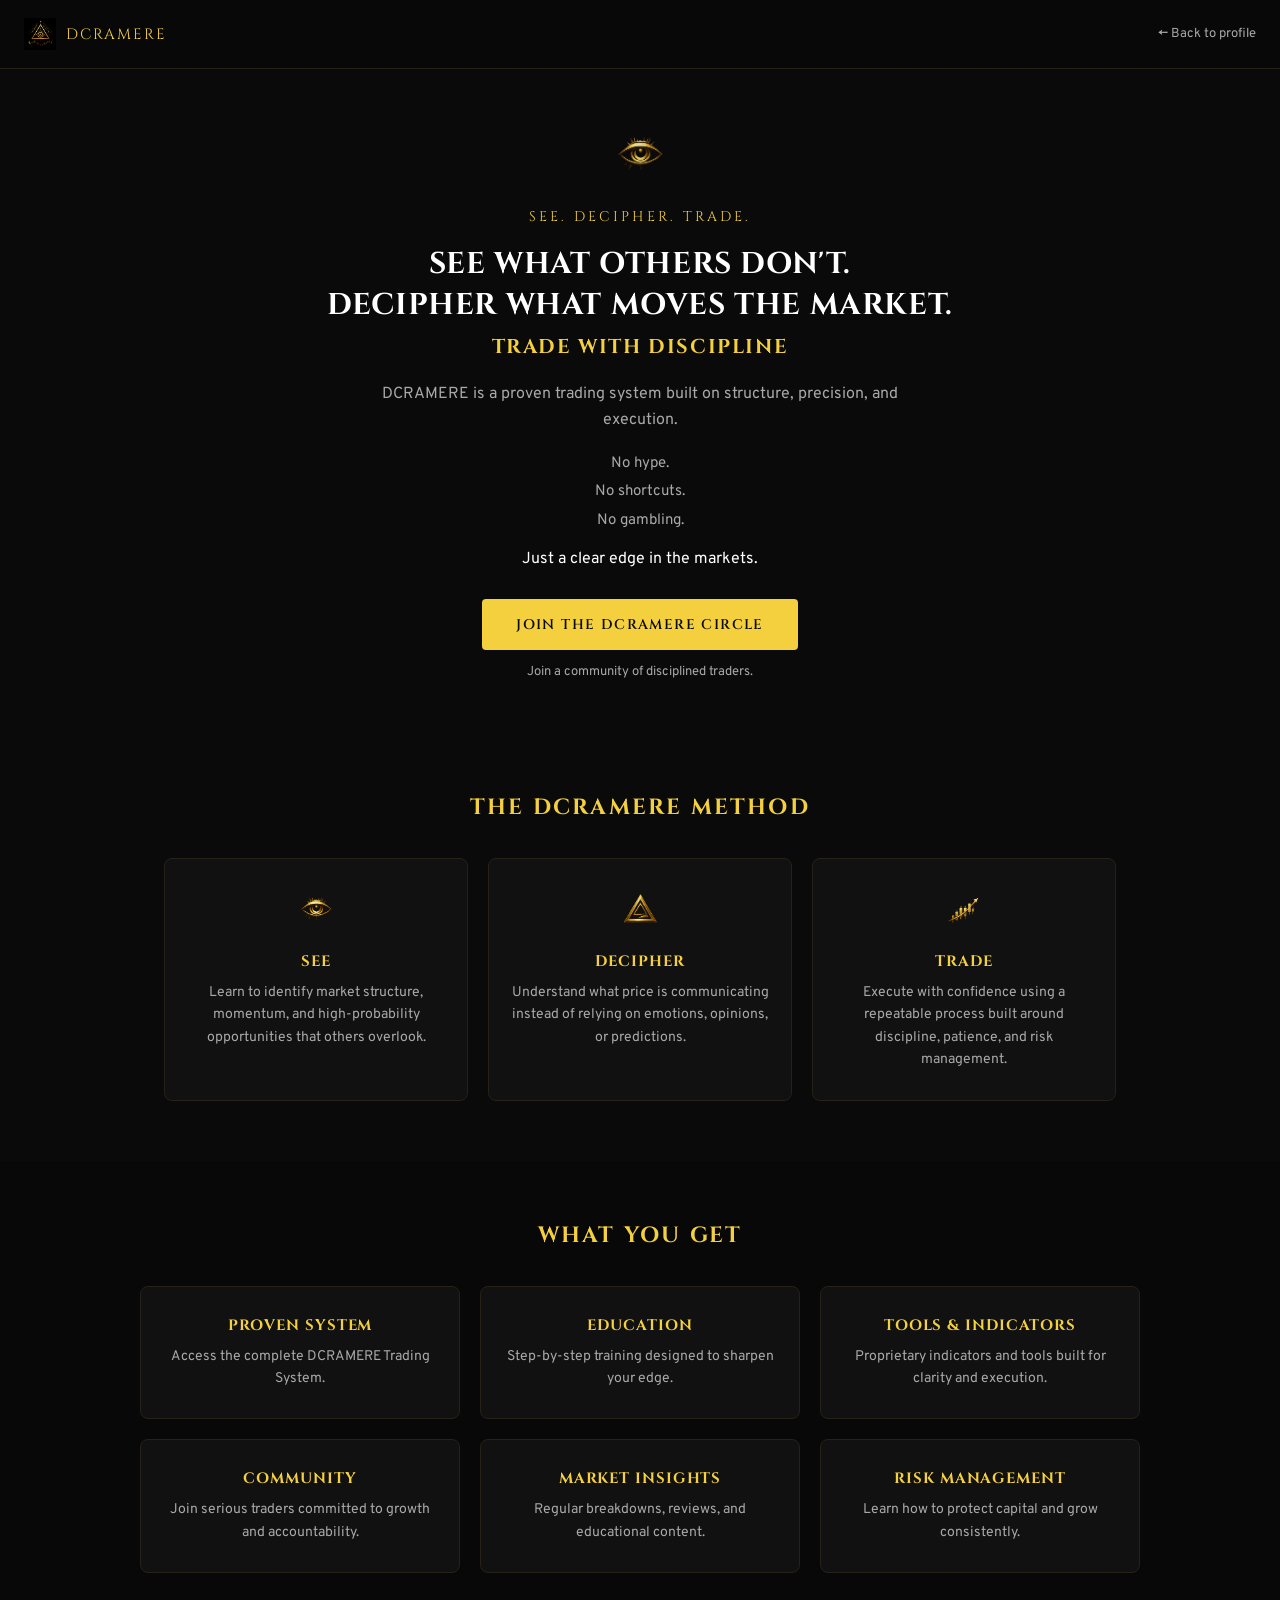
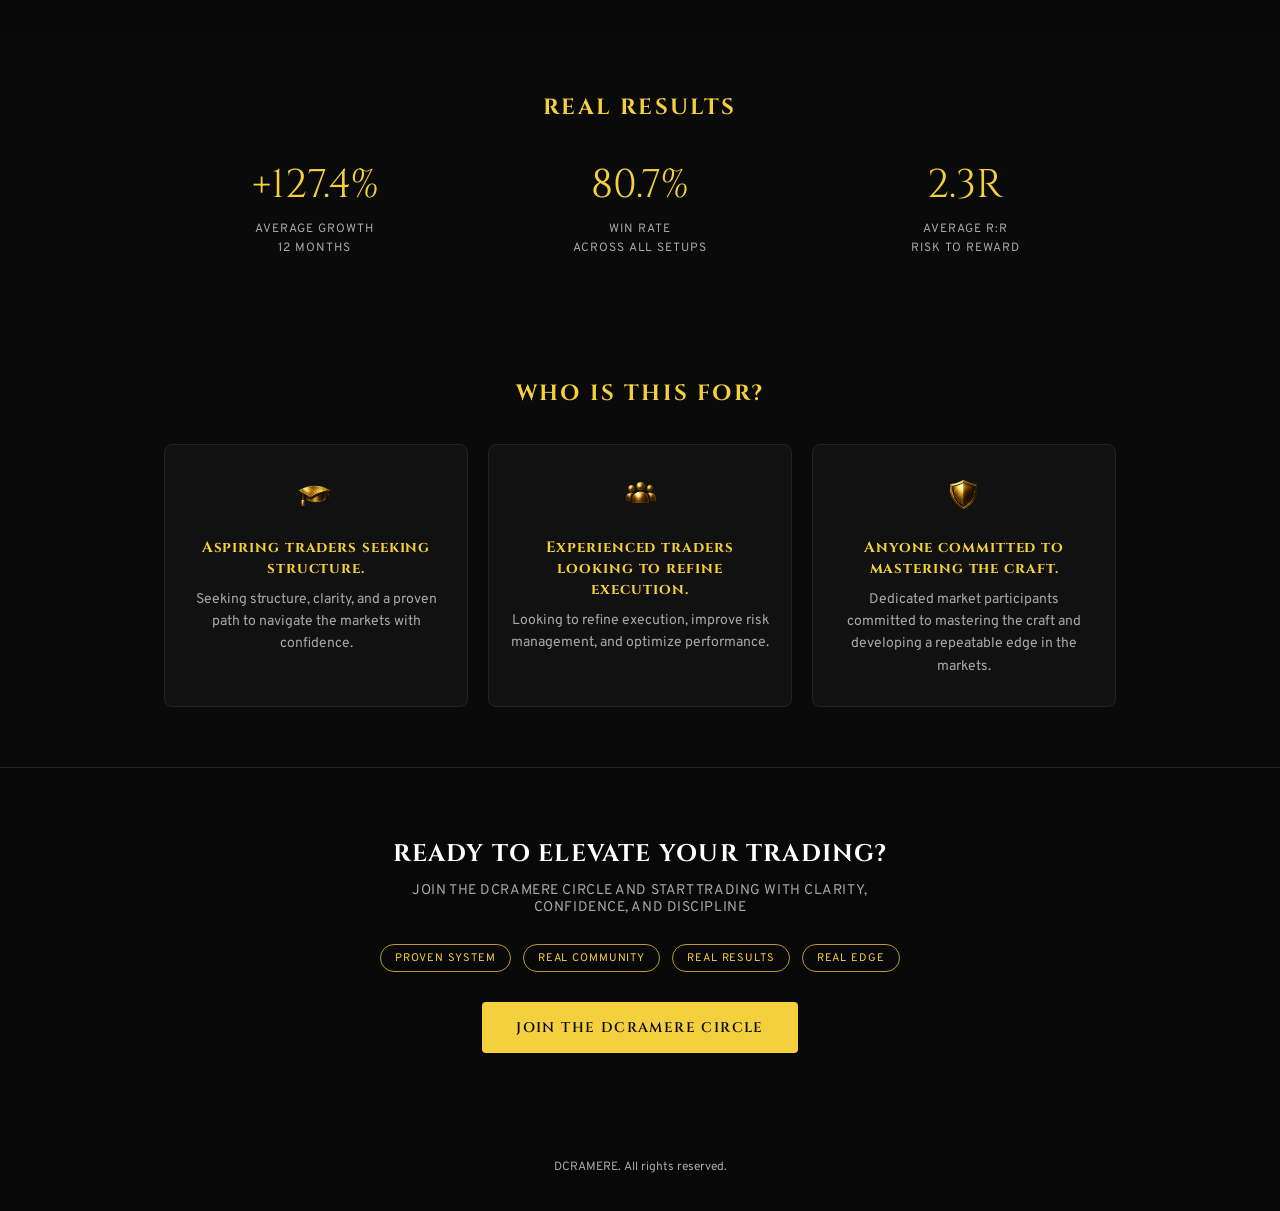
==== join.html @ b7864991 "Initial personal site + DCRAMERE landing page" ====
<!DOCTYPE html>
<html lang="en">
<head>
<meta charset="UTF-8">
<meta name="viewport" content="width=device-width, initial-scale=1.0">
<title>DCRAMERE — Join the Circle</title>
<meta name="description" content="DCRAMERE is a proven trading system built on structure, precision, and execution. See what others don't. Decipher what moves the market. Trade with discipline.">
<link rel="icon" href="assets/join/eye.png">
<link rel="preconnect" href="https://fonts.googleapis.com">
<link rel="preconnect" href="https://fonts.gstatic.com" crossorigin>
<link href="https://fonts.googleapis.com/css2?family=Cinzel:wght@500;600;700&family=Overpass:wght@400;500;600;700&display=swap" rel="stylesheet">
<link rel="stylesheet" href="join.css">
</head>
<body>

<header class="topbar">
  <a class="brand" href="index.html">
    <img src="assets/join/logo.png" alt="DCRAMERE">
    <span>DCRAMERE</span>
  </a>
  <a class="back-link" href="index.html">&larr; Back to profile</a>
</header>

<section class="hero">
  <img class="hero-icon" src="assets/join/eye.png" alt="">
  <p class="kicker">SEE. DECIPHER. TRADE.</p>
  <h1>SEE WHAT OTHERS DON'T.<br>DECIPHER WHAT MOVES THE MARKET.</h1>
  <h2>TRADE WITH DISCIPLINE</h2>
  <p class="lede">DCRAMERE is a proven trading system built on structure, precision, and execution.</p>
  <p class="no-list">No hype.<br>No shortcuts.<br>No gambling.</p>
  <p class="lede-2">Just a clear edge in the markets.</p>
  <a class="cta" href="https://buy.stripe.com/aFadR81VB88QcXQ4r63Nm00" target="_blank" rel="noopener">JOIN THE DCRAMERE CIRCLE</a>
  <p class="cta-sub">Join a community of disciplined traders.</p>
</section>

<section class="method">
  <h3 class="section-title">THE DCRAMERE METHOD</h3>
  <div class="method-grid">
    <div class="method-card">
      <img src="assets/join/eye.png" alt="">
      <h4>SEE</h4>
      <p>Learn to identify market structure, momentum, and high-probability opportunities that others overlook.</p>
    </div>
    <div class="method-card">
      <img src="assets/join/triangle.png" alt="">
      <h4>DECIPHER</h4>
      <p>Understand what price is communicating instead of relying on emotions, opinions, or predictions.</p>
    </div>
    <div class="method-card">
      <img src="assets/join/candles.png" alt="">
      <h4>TRADE</h4>
      <p>Execute with confidence using a repeatable process built around discipline, patience, and risk management.</p>
    </div>
  </div>
</section>

<section class="whatyouget">
  <h3 class="section-title">WHAT YOU GET</h3>
  <div class="get-grid">
    <div class="get-card"><h4>PROVEN SYSTEM</h4><p>Access the complete DCRAMERE Trading System.</p></div>
    <div class="get-card"><h4>EDUCATION</h4><p>Step-by-step training designed to sharpen your edge.</p></div>
    <div class="get-card"><h4>TOOLS &amp; INDICATORS</h4><p>Proprietary indicators and tools built for clarity and execution.</p></div>
    <div class="get-card"><h4>COMMUNITY</h4><p>Join serious traders committed to growth and accountability.</p></div>
    <div class="get-card"><h4>MARKET INSIGHTS</h4><p>Regular breakdowns, reviews, and educational content.</p></div>
    <div class="get-card"><h4>RISK MANAGEMENT</h4><p>Learn how to protect capital and grow consistently.</p></div>
  </div>
</section>

<section class="results">
  <h3 class="section-title">REAL RESULTS</h3>
  <div class="results-grid">
    <div class="result-stat">
      <span class="stat-num">+127.4%</span>
      <span class="stat-label">AVERAGE GROWTH<br>12 MONTHS</span>
    </div>
    <div class="result-stat">
      <span class="stat-num">80.7%</span>
      <span class="stat-label">WIN RATE<br>ACROSS ALL SETUPS</span>
    </div>
    <div class="result-stat">
      <span class="stat-num">2.3R</span>
      <span class="stat-label">AVERAGE R:R<br>RISK TO REWARD</span>
    </div>
  </div>
</section>

<section class="who">
  <h3 class="section-title">WHO IS THIS FOR?</h3>
  <div class="who-grid">
    <div class="who-card">
      <img src="assets/join/graduate.png" alt="">
      <h4>Aspiring traders seeking structure.</h4>
      <p>Seeking structure, clarity, and a proven path to navigate the markets with confidence.</p>
    </div>
    <div class="who-card">
      <img src="assets/join/audience.png" alt="">
      <h4>Experienced traders looking to refine execution.</h4>
      <p>Looking to refine execution, improve risk management, and optimize performance.</p>
    </div>
    <div class="who-card">
      <img src="assets/join/shield.png" alt="">
      <h4>Anyone committed to mastering the craft.</h4>
      <p>Dedicated market participants committed to mastering the craft and developing a repeatable edge in the markets.</p>
    </div>
  </div>
</section>

<section class="final-cta">
  <h3>READY TO ELEVATE YOUR TRADING?</h3>
  <p>JOIN THE DCRAMERE CIRCLE AND START TRADING WITH CLARITY, CONFIDENCE, AND DISCIPLINE</p>
  <div class="badges">
    <span>PROVEN SYSTEM</span>
    <span>REAL COMMUNITY</span>
    <span>REAL RESULTS</span>
    <span>REAL EDGE</span>
  </div>
  <a class="cta" href="https://buy.stripe.com/aFadR81VB88QcXQ4r63Nm00" target="_blank" rel="noopener">JOIN THE DCRAMERE CIRCLE</a>
</section>

<footer class="join-footer">
  <p>DCRAMERE. All rights reserved.</p>
</footer>

</body>
</html>
---- join.css ----
:root {
  --bg: #0a0a0a;
  --bg-alt: #080808;
  --card: #111111;
  --border: #262218;
  --gold: #f4d03f;
  --gold-dim: #b8963a;
  --text: #ffffff;
  --text-dim: #a8a8a8;
}

* { box-sizing: border-box; }
html, body { margin: 0; padding: 0; }

body {
  background: var(--bg);
  color: var(--text);
  font-family: "Overpass", -apple-system, BlinkMacSystemFont, "Segoe UI", sans-serif;
}

h1, h2, h3, h4, .cta, .kicker, .brand span {
  font-family: "Cinzel", Georgia, serif;
}

.topbar {
  display: flex;
  align-items: center;
  justify-content: space-between;
  padding: 18px 24px;
  background: var(--bg-alt);
  border-bottom: 1px solid var(--border);
}

.brand {
  display: flex;
  align-items: center;
  gap: 10px;
  text-decoration: none;
  color: var(--gold);
}

.brand img { width: 32px; height: 32px; }
.brand span { font-size: 15px; letter-spacing: 0.12em; }

.back-link {
  color: var(--text-dim);
  text-decoration: none;
  font-size: 13px;
}

.back-link:hover { color: var(--gold); }

.hero {
  max-width: 720px;
  margin: 0 auto;
  padding: 56px 24px 40px;
  text-align: center;
}

.hero-icon {
  width: 64px;
  margin-bottom: 18px;
  opacity: 0.92;
}

.kicker {
  color: var(--gold);
  letter-spacing: 0.22em;
  font-size: 14px;
  margin: 0 0 18px;
}

.hero h1 {
  font-size: 30px;
  line-height: 1.35;
  letter-spacing: 0.02em;
  margin: 0 0 8px;
  color: var(--text);
}

.hero h2 {
  font-size: 20px;
  color: var(--gold);
  letter-spacing: 0.08em;
  margin: 0 0 22px;
}

.lede {
  font-size: 16px;
  color: var(--text-dim);
  max-width: 520px;
  margin: 0 auto 16px;
  line-height: 1.6;
}

.no-list {
  color: var(--text-dim);
  font-size: 15px;
  line-height: 1.9;
  margin: 0 0 14px;
}

.lede-2 {
  font-size: 16px;
  color: var(--text);
  margin: 0 0 30px;
}

.cta {
  display: inline-block;
  background: var(--gold);
  color: #0a0a0a;
  text-decoration: none;
  font-size: 14px;
  letter-spacing: 0.1em;
  font-weight: 600;
  padding: 16px 34px;
  border-radius: 4px;
  transition: transform 0.15s ease, background 0.15s ease;
}

.cta:hover {
  background: #ffe27a;
  transform: translateY(-1px);
}

.cta-sub {
  margin-top: 14px;
  color: var(--text-dim);
  font-size: 13px;
}

.section-title {
  text-align: center;
  color: var(--gold);
  font-size: 22px;
  letter-spacing: 0.1em;
  margin: 0 0 36px;
}

.method, .whatyouget, .results, .who {
  max-width: 1000px;
  margin: 0 auto;
  padding: 60px 24px;
}

.whatyouget { background: var(--bg-alt); max-width: none; }
.whatyouget > * { max-width: 1000px; margin-left: auto; margin-right: auto; }

.method-grid, .get-grid, .who-grid {
  display: grid;
  gap: 20px;
  grid-template-columns: repeat(3, 1fr);
}

.get-grid { grid-template-columns: repeat(3, 1fr); }

.method-card, .get-card, .who-card {
  background: var(--card);
  border: 1px solid var(--border);
  border-radius: 8px;
  padding: 28px 22px;
  text-align: center;
}

.method-card img, .who-card img {
  width: 44px;
  height: 44px;
  object-fit: contain;
  margin-bottom: 14px;
}

.method-card h4, .get-card h4, .who-card h4 {
  color: var(--gold);
  font-size: 15px;
  letter-spacing: 0.06em;
  margin: 0 0 10px;
}

.method-card p, .get-card p, .who-card p {
  color: var(--text-dim);
  font-size: 14px;
  line-height: 1.6;
  margin: 0;
}

.results {
  text-align: center;
}

.results-grid {
  display: grid;
  grid-template-columns: repeat(3, 1fr);
  gap: 24px;
}

.result-stat {
  display: flex;
  flex-direction: column;
  gap: 8px;
}

.stat-num {
  font-family: "Cinzel", serif;
  font-size: 40px;
  color: var(--gold);
}

.stat-label {
  color: var(--text-dim);
  font-size: 12px;
  letter-spacing: 0.08em;
  line-height: 1.6;
}

.final-cta {
  text-align: center;
  padding: 70px 24px;
  background: var(--bg-alt);
  border-top: 1px solid var(--border);
}

.final-cta h3 {
  color: var(--text);
  font-size: 24px;
  letter-spacing: 0.05em;
  margin: 0 0 12px;
}

.final-cta p {
  color: var(--text-dim);
  max-width: 480px;
  margin: 0 auto 28px;
  font-size: 14px;
  letter-spacing: 0.04em;
}

.badges {
  display: flex;
  gap: 12px;
  justify-content: center;
  flex-wrap: wrap;
  margin-bottom: 30px;
}

.badges span {
  border: 1px solid var(--gold-dim);
  color: var(--gold);
  font-size: 11px;
  letter-spacing: 0.08em;
  padding: 6px 14px;
  border-radius: 999px;
}

.join-footer {
  text-align: center;
  padding: 24px;
  color: var(--text-dim);
  font-size: 12px;
  background: var(--bg-alt);
}

@media (max-width: 720px) {
  .method-grid, .get-grid, .who-grid, .results-grid {
    grid-template-columns: 1fr;
  }
  .hero h1 { font-size: 24px; }
}
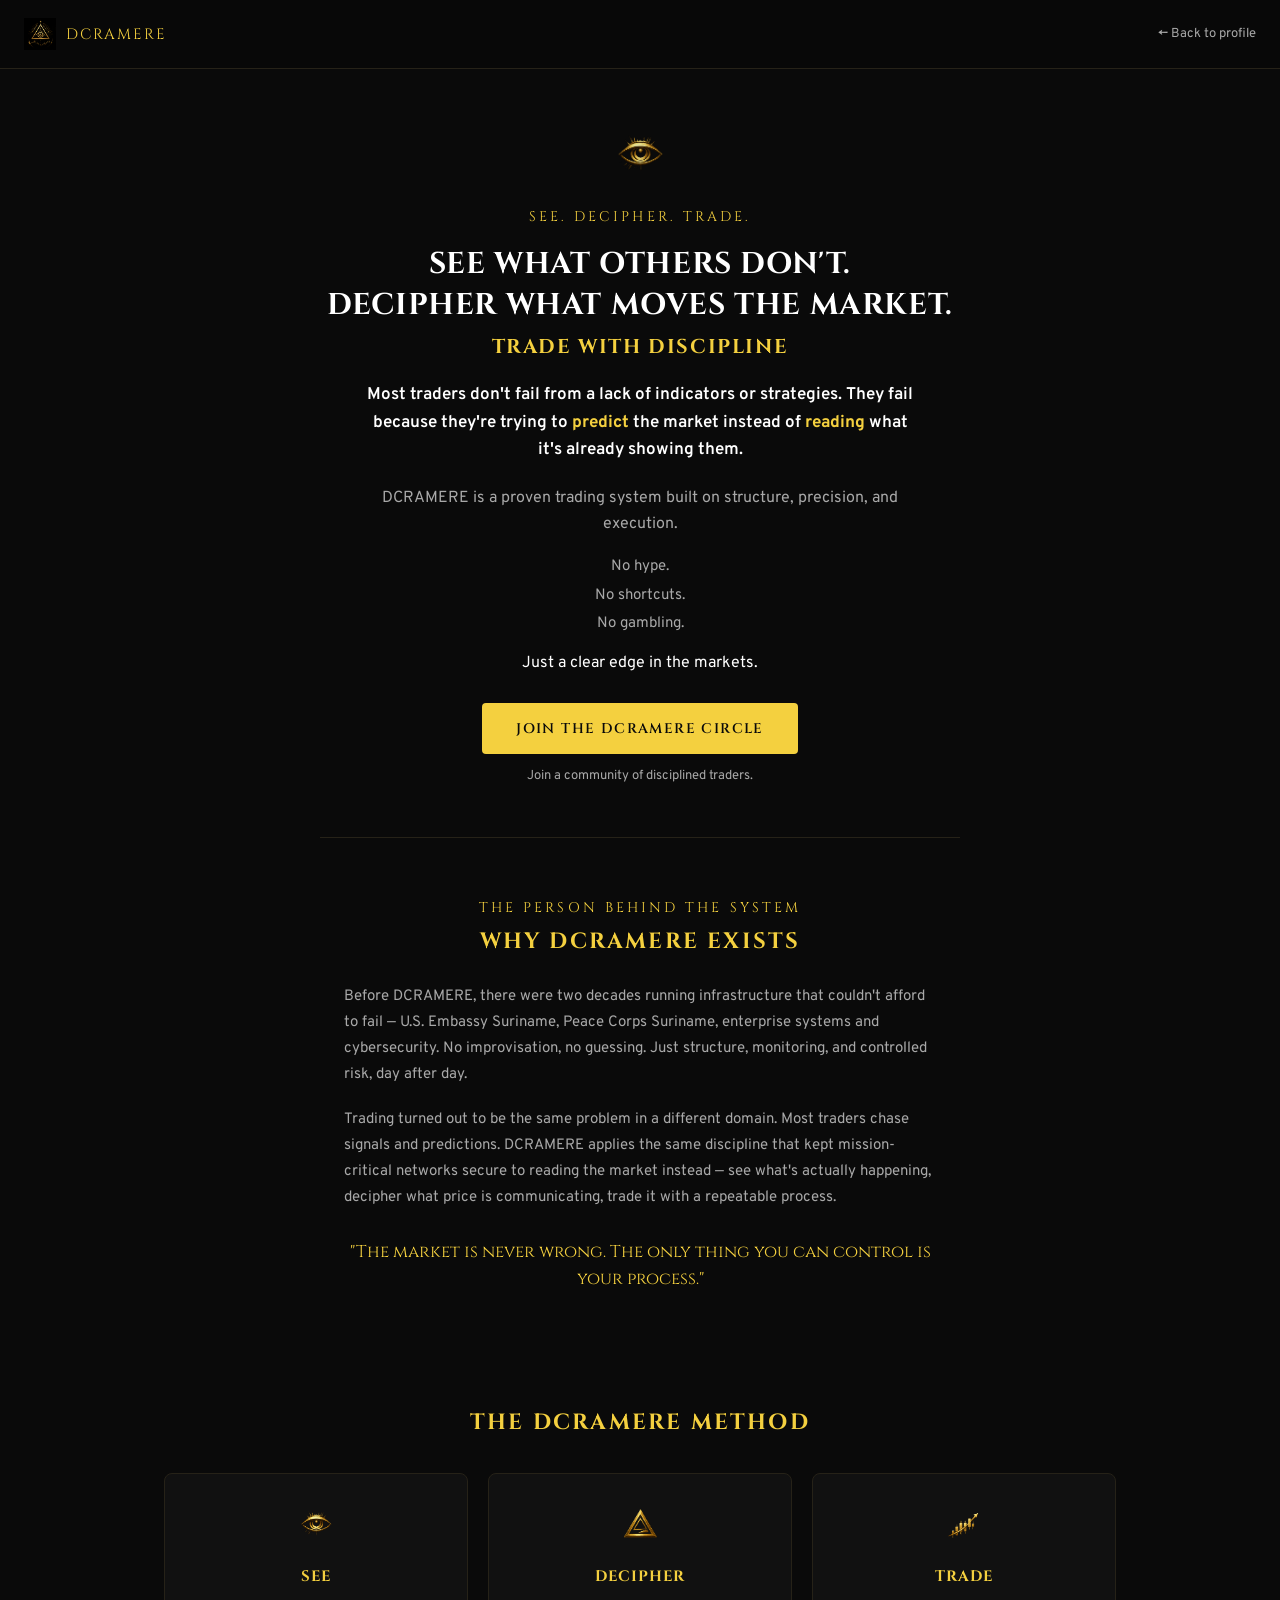
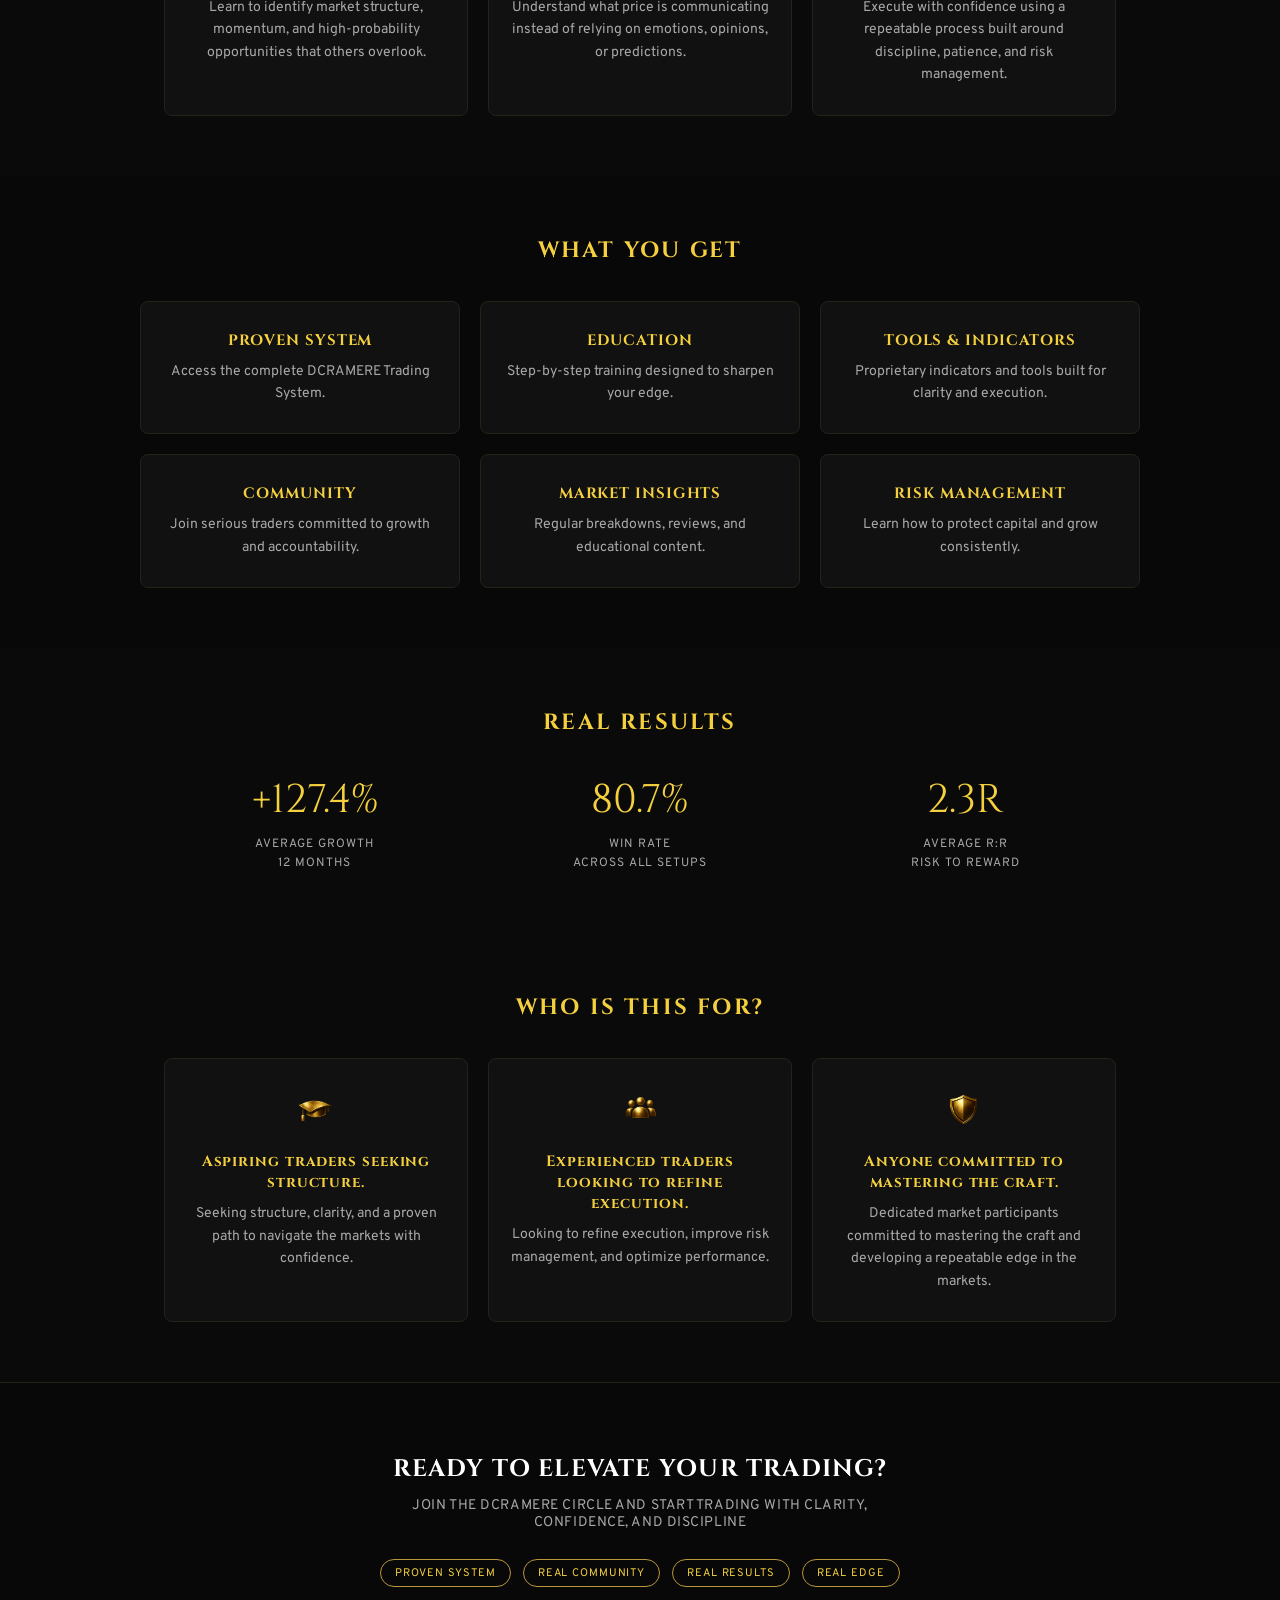
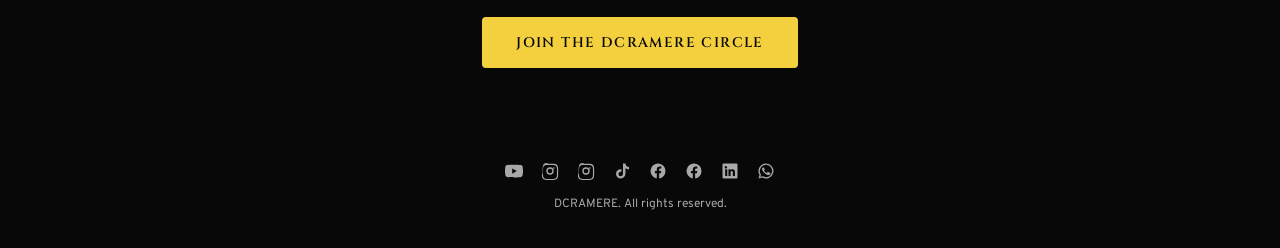
==== commit b50dd5ce: "Add Big Idea hero copy, Story section, and social links to join.html" ====
--- a/join.html
+++ b/join.html
@@ -26,11 +26,20 @@
   <p class="kicker">SEE. DECIPHER. TRADE.</p>
   <h1>SEE WHAT OTHERS DON'T.<br>DECIPHER WHAT MOVES THE MARKET.</h1>
   <h2>TRADE WITH DISCIPLINE</h2>
+  <p class="big-idea">Most traders don't fail from a lack of indicators or strategies. They fail because they're trying to <strong>predict</strong> the market instead of <strong>reading</strong> what it's already showing them.</p>
   <p class="lede">DCRAMERE is a proven trading system built on structure, precision, and execution.</p>
   <p class="no-list">No hype.<br>No shortcuts.<br>No gambling.</p>
   <p class="lede-2">Just a clear edge in the markets.</p>
   <a class="cta" href="https://buy.stripe.com/aFadR81VB88QcXQ4r63Nm00" target="_blank" rel="noopener">JOIN THE DCRAMERE CIRCLE</a>
   <p class="cta-sub">Join a community of disciplined traders.</p>
+</section>
+
+<section class="story">
+  <p class="kicker">THE PERSON BEHIND THE SYSTEM</p>
+  <h3 class="section-title">WHY DCRAMERE EXISTS</h3>
+  <p class="story-text">Before DCRAMERE, there were two decades running infrastructure that couldn't afford to fail — U.S. Embassy Suriname, Peace Corps Suriname, enterprise systems and cybersecurity. No improvisation, no guessing. Just structure, monitoring, and controlled risk, day after day.</p>
+  <p class="story-text">Trading turned out to be the same problem in a different domain. Most traders chase signals and predictions. DCRAMERE applies the same discipline that kept mission-critical networks secure to reading the market instead — see what's actually happening, decipher what price is communicating, trade it with a repeatable process.</p>
+  <p class="story-quote">"The market is never wrong. The only thing you can control is your process."</p>
 </section>
 
 <section class="method">
@@ -118,6 +127,32 @@
 </section>
 
 <footer class="join-footer">
+  <div class="social-row">
+    <a href="https://www.youtube.com/@dcramere" target="_blank" rel="noopener" aria-label="YouTube">
+      <svg viewBox="0 0 24 24"><path d="M23.5 6.2a3 3 0 0 0-2.1-2.1C19.5 3.5 12 3.5 12 3.5s-7.5 0-9.4.6A3 3 0 0 0 .5 6.2 31 31 0 0 0 0 12a31 31 0 0 0 .5 5.8 3 3 0 0 0 2.1 2.1c1.9.6 9.4.6 9.4.6s7.5 0 9.4-.6a3 3 0 0 0 2.1-2.1A31 31 0 0 0 24 12a31 31 0 0 0-.5-5.8ZM9.6 15.5V8.5L15.8 12Z"/></svg>
+    </a>
+    <a href="https://www.instagram.com/dcramere_edge" target="_blank" rel="noopener" aria-label="Instagram — Business">
+      <svg viewBox="0 0 24 24"><path d="M12 2.2c3.2 0 3.6 0 4.9.1 1.2.1 2 .2 2.6.5.7.3 1.2.6 1.7 1.1.5.5.9 1 1.1 1.7.2.6.4 1.4.5 2.6.1 1.3.1 1.7.1 4.9s0 3.6-.1 4.9c-.1 1.2-.3 2-.5 2.6-.3.7-.6 1.2-1.1 1.7-.5.5-1 .9-1.7 1.1-.6.2-1.4.4-2.6.5-1.3.1-1.7.1-4.9.1s-3.6 0-4.9-.1c-1.2-.1-2-.3-2.6-.5-.7-.3-1.2-.6-1.7-1.1-.5-.5-.9-1-1.1-1.7-.2-.6-.4-1.4-.5-2.6C2.2 15.6 2.2 15.2 2.2 12s0-3.6.1-4.9c.1-1.2.3-2 .5-2.6.3-.7.6-1.2 1.1-1.7.5-.5 1-.9 1.7-1.1.6-.2 1.4-.4 2.6-.5C9.4 2.2 9.8 2.2 12 2.2Zm0 1.8c-3.1 0-3.5 0-4.8.1-1 .1-1.6.2-2 .4-.5.2-.8.4-1.2.8-.4.4-.6.7-.8 1.2-.1.4-.3 1-.4 2-.1 1.3-.1 1.7-.1 4.8s0 3.5.1 4.8c.1 1 .2 1.6.4 2 .2.5.4.8.8 1.2.4.4.7.6 1.2.8.4.1 1 .3 2 .4 1.3.1 1.7.1 4.8.1s3.5 0 4.8-.1c1-.1 1.6-.2 2-.4.5-.2.8-.4 1.2-.8.4-.4.6-.7.8-1.2.1-.4.3-1 .4-2 .1-1.3.1-1.7.1-4.8s0-3.5-.1-4.8c-.1-1-.2-1.6-.4-2-.2-.5-.4-.8-.8-1.2-.4-.4-.7-.6-1.2-.8-.4-.1-1-.3-2-.4-1.3-.1-1.7-.1-4.8-.1Zm0 3.1a4.9 4.9 0 1 1 0 9.8 4.9 4.9 0 0 1 0-9.8Zm0 1.8a3.1 3.1 0 1 0 0 6.2 3.1 3.1 0 0 0 0-6.2Zm5.1-2a1.1 1.1 0 1 1 0 2.2 1.1 1.1 0 0 1 0-2.2Z"/></svg>
+    </a>
+    <a href="https://www.instagram.com/dcramere" target="_blank" rel="noopener" aria-label="Instagram — Personal">
+      <svg viewBox="0 0 24 24"><path d="M12 2.2c3.2 0 3.6 0 4.9.1 1.2.1 2 .2 2.6.5.7.3 1.2.6 1.7 1.1.5.5.9 1 1.1 1.7.2.6.4 1.4.5 2.6.1 1.3.1 1.7.1 4.9s0 3.6-.1 4.9c-.1 1.2-.3 2-.5 2.6-.3.7-.6 1.2-1.1 1.7-.5.5-1 .9-1.7 1.1-.6.2-1.4.4-2.6.5-1.3.1-1.7.1-4.9.1s-3.6 0-4.9-.1c-1.2-.1-2-.3-2.6-.5-.7-.3-1.2-.6-1.7-1.1-.5-.5-.9-1-1.1-1.7-.2-.6-.4-1.4-.5-2.6C2.2 15.6 2.2 15.2 2.2 12s0-3.6.1-4.9c.1-1.2.3-2 .5-2.6.3-.7.6-1.2 1.1-1.7.5-.5 1-.9 1.7-1.1.6-.2 1.4-.4 2.6-.5C9.4 2.2 9.8 2.2 12 2.2Zm0 1.8c-3.1 0-3.5 0-4.8.1-1 .1-1.6.2-2 .4-.5.2-.8.4-1.2.8-.4.4-.6.7-.8 1.2-.1.4-.3 1-.4 2-.1 1.3-.1 1.7-.1 4.8s0 3.5.1 4.8c.1 1 .2 1.6.4 2 .2.5.4.8.8 1.2.4.4.7.6 1.2.8.4.1 1 .3 2 .4 1.3.1 1.7.1 4.8.1s3.5 0 4.8-.1c1-.1 1.6-.2 2-.4.5-.2.8-.4 1.2-.8.4-.4.6-.7.8-1.2.1-.4.3-1 .4-2 .1-1.3.1-1.7.1-4.8s0-3.5-.1-4.8c-.1-1-.2-1.6-.4-2-.2-.5-.4-.8-.8-1.2-.4-.4-.7-.6-1.2-.8-.4-.1-1-.3-2-.4-1.3-.1-1.7-.1-4.8-.1Zm0 3.1a4.9 4.9 0 1 1 0 9.8 4.9 4.9 0 0 1 0-9.8Zm0 1.8a3.1 3.1 0 1 0 0 6.2 3.1 3.1 0 0 0 0-6.2Zm5.1-2a1.1 1.1 0 1 1 0 2.2 1.1 1.1 0 0 1 0-2.2Z"/></svg>
+    </a>
+    <a href="https://www.tiktok.com/@dcramere" target="_blank" rel="noopener" aria-label="TikTok">
+      <svg viewBox="0 0 24 24"><path d="M16.6 2h-3.3v13.9c0 1.6-1.3 3-3 3a3 3 0 0 1-3-3 3 3 0 0 1 3-3c.3 0 .6 0 .9.1V9.6a6.3 6.3 0 0 0-.9-.1 6.3 6.3 0 0 0-6.3 6.3A6.3 6.3 0 0 0 10.3 22a6.3 6.3 0 0 0 6.3-6.3V8.4a8.2 8.2 0 0 0 4.8 1.5V6.6a4.9 4.9 0 0 1-4.8-4.6Z"/></svg>
+    </a>
+    <a href="https://www.facebook.com/dcramere" target="_blank" rel="noopener" aria-label="Facebook — Personal">
+      <svg viewBox="0 0 24 24"><path d="M22 12a10 10 0 1 0-11.6 9.9v-7H7.9V12h2.5V9.8c0-2.5 1.5-3.9 3.8-3.9 1.1 0 2.2.2 2.2.2v2.4h-1.3c-1.2 0-1.6.8-1.6 1.6V12h2.8l-.4 2.9h-2.4v7A10 10 0 0 0 22 12Z"/></svg>
+    </a>
+    <a href="https://www.facebook.com/DinoECramerCoachingLLC/" target="_blank" rel="noopener" aria-label="Facebook — Business">
+      <svg viewBox="0 0 24 24"><path d="M22 12a10 10 0 1 0-11.6 9.9v-7H7.9V12h2.5V9.8c0-2.5 1.5-3.9 3.8-3.9 1.1 0 2.2.2 2.2.2v2.4h-1.3c-1.2 0-1.6.8-1.6 1.6V12h2.8l-.4 2.9h-2.4v7A10 10 0 0 0 22 12Z"/></svg>
+    </a>
+    <a href="https://www.linkedin.com/in/dcramere" target="_blank" rel="noopener" aria-label="LinkedIn">
+      <svg viewBox="0 0 24 24"><path d="M20.5 2h-17A1.5 1.5 0 0 0 2 3.5v17A1.5 1.5 0 0 0 3.5 22h17a1.5 1.5 0 0 0 1.5-1.5v-17A1.5 1.5 0 0 0 20.5 2ZM8.3 18.5H5.6V9.8h2.7v8.7ZM7 8.6a1.6 1.6 0 1 1 0-3.1 1.6 1.6 0 0 1 0 3.1Zm11.5 9.9h-2.7v-4.2c0-1 0-2.3-1.4-2.3s-1.6 1.1-1.6 2.3v4.2H10V9.8h2.6v1.2h.1c.4-.7 1.3-1.4 2.6-1.4 2.8 0 3.3 1.8 3.3 4.2v4.7Z"/></svg>
+    </a>
+    <a href="https://wa.me/5978514920" target="_blank" rel="noopener" aria-label="WhatsApp">
+      <svg viewBox="0 0 24 24"><path d="M12 2a10 10 0 0 0-8.6 15.1L2 22l5-1.3A10 10 0 1 0 12 2Zm0 18.2a8.1 8.1 0 0 1-4.2-1.1l-.3-.2-3 .8.8-2.9-.2-.3A8.2 8.2 0 1 1 12 20.2Zm4.5-6.1c-.2-.1-1.5-.7-1.7-.8-.2-.1-.4-.1-.6.1-.2.3-.7.8-.8 1-.2.1-.3.2-.5.1a6.7 6.7 0 0 1-2-1.2 7.4 7.4 0 0 1-1.4-1.7c-.1-.3 0-.4.1-.5l.4-.4.3-.4c.1-.1.1-.3 0-.4-.1-.1-.6-1.5-.8-2-.2-.5-.4-.4-.6-.5h-.5c-.2 0-.5.1-.7.3-.2.3-.9.9-.9 2.1s1 2.5 1.1 2.6c.1.2 2 3 4.8 4.2.7.3 1.2.5 1.6.6.7.2 1.3.2 1.8.1.5-.1 1.5-.6 1.7-1.2.2-.6.2-1.1.2-1.2-.1-.2-.3-.2-.5-.3Z"/></svg>
+    </a>
+  </div>
   <p>DCRAMERE. All rights reserved.</p>
 </footer>
 
--- a/join.css
+++ b/join.css
@@ -83,6 +83,19 @@
   color: var(--gold);
   letter-spacing: 0.08em;
   margin: 0 0 22px;
+}
+
+.big-idea {
+  font-size: 17px;
+  font-weight: 600;
+  color: var(--text);
+  max-width: 560px;
+  margin: 0 auto 22px;
+  line-height: 1.6;
+}
+
+.big-idea strong {
+  color: var(--gold);
 }
 
 .lede {
@@ -138,6 +151,33 @@
   margin: 0 0 36px;
 }
 
+.story {
+  max-width: 640px;
+  margin: 0 auto;
+  padding: 60px 24px 56px;
+  text-align: center;
+  border-top: 1px solid var(--border);
+}
+
+.story .kicker { margin-bottom: 10px; }
+.story .section-title { margin-bottom: 28px; }
+
+.story-text {
+  color: var(--text-dim);
+  font-size: 15px;
+  line-height: 1.75;
+  text-align: left;
+  margin: 0 0 18px;
+}
+
+.story-quote {
+  font-family: "Cinzel", serif;
+  color: var(--gold);
+  font-size: 17px;
+  line-height: 1.6;
+  margin: 26px 0 0;
+}
+
 .method, .whatyouget, .results, .who {
   max-width: 1000px;
   margin: 0 auto;
@@ -260,6 +300,29 @@
   background: var(--bg-alt);
 }
 
+.social-row {
+  display: flex;
+  justify-content: center;
+  gap: 18px;
+  margin-bottom: 16px;
+}
+
+.social-row a {
+  color: var(--text-dim);
+  display: inline-flex;
+  transition: color 0.15s ease;
+}
+
+.social-row a:hover {
+  color: var(--gold);
+}
+
+.social-row svg {
+  width: 18px;
+  height: 18px;
+  fill: currentColor;
+}
+
 @media (max-width: 720px) {
   .method-grid, .get-grid, .who-grid, .results-grid {
     grid-template-columns: 1fr;
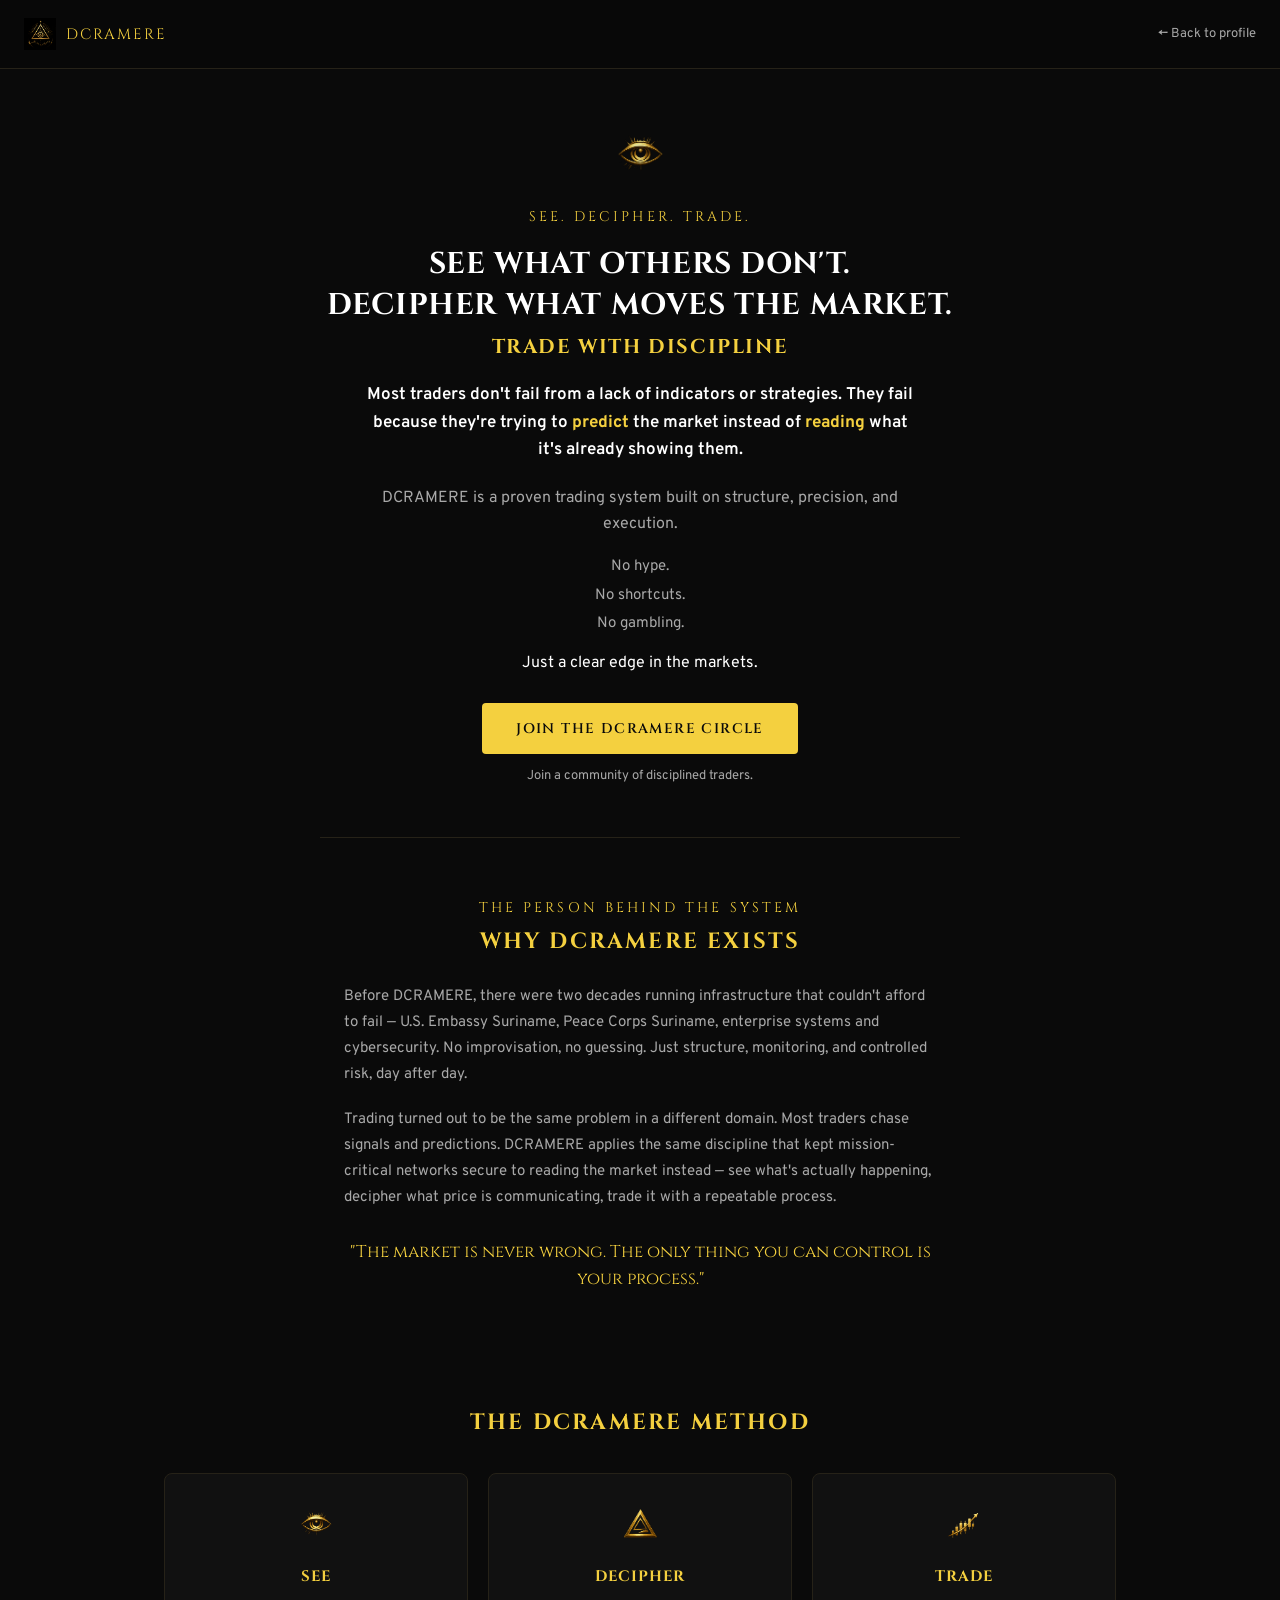
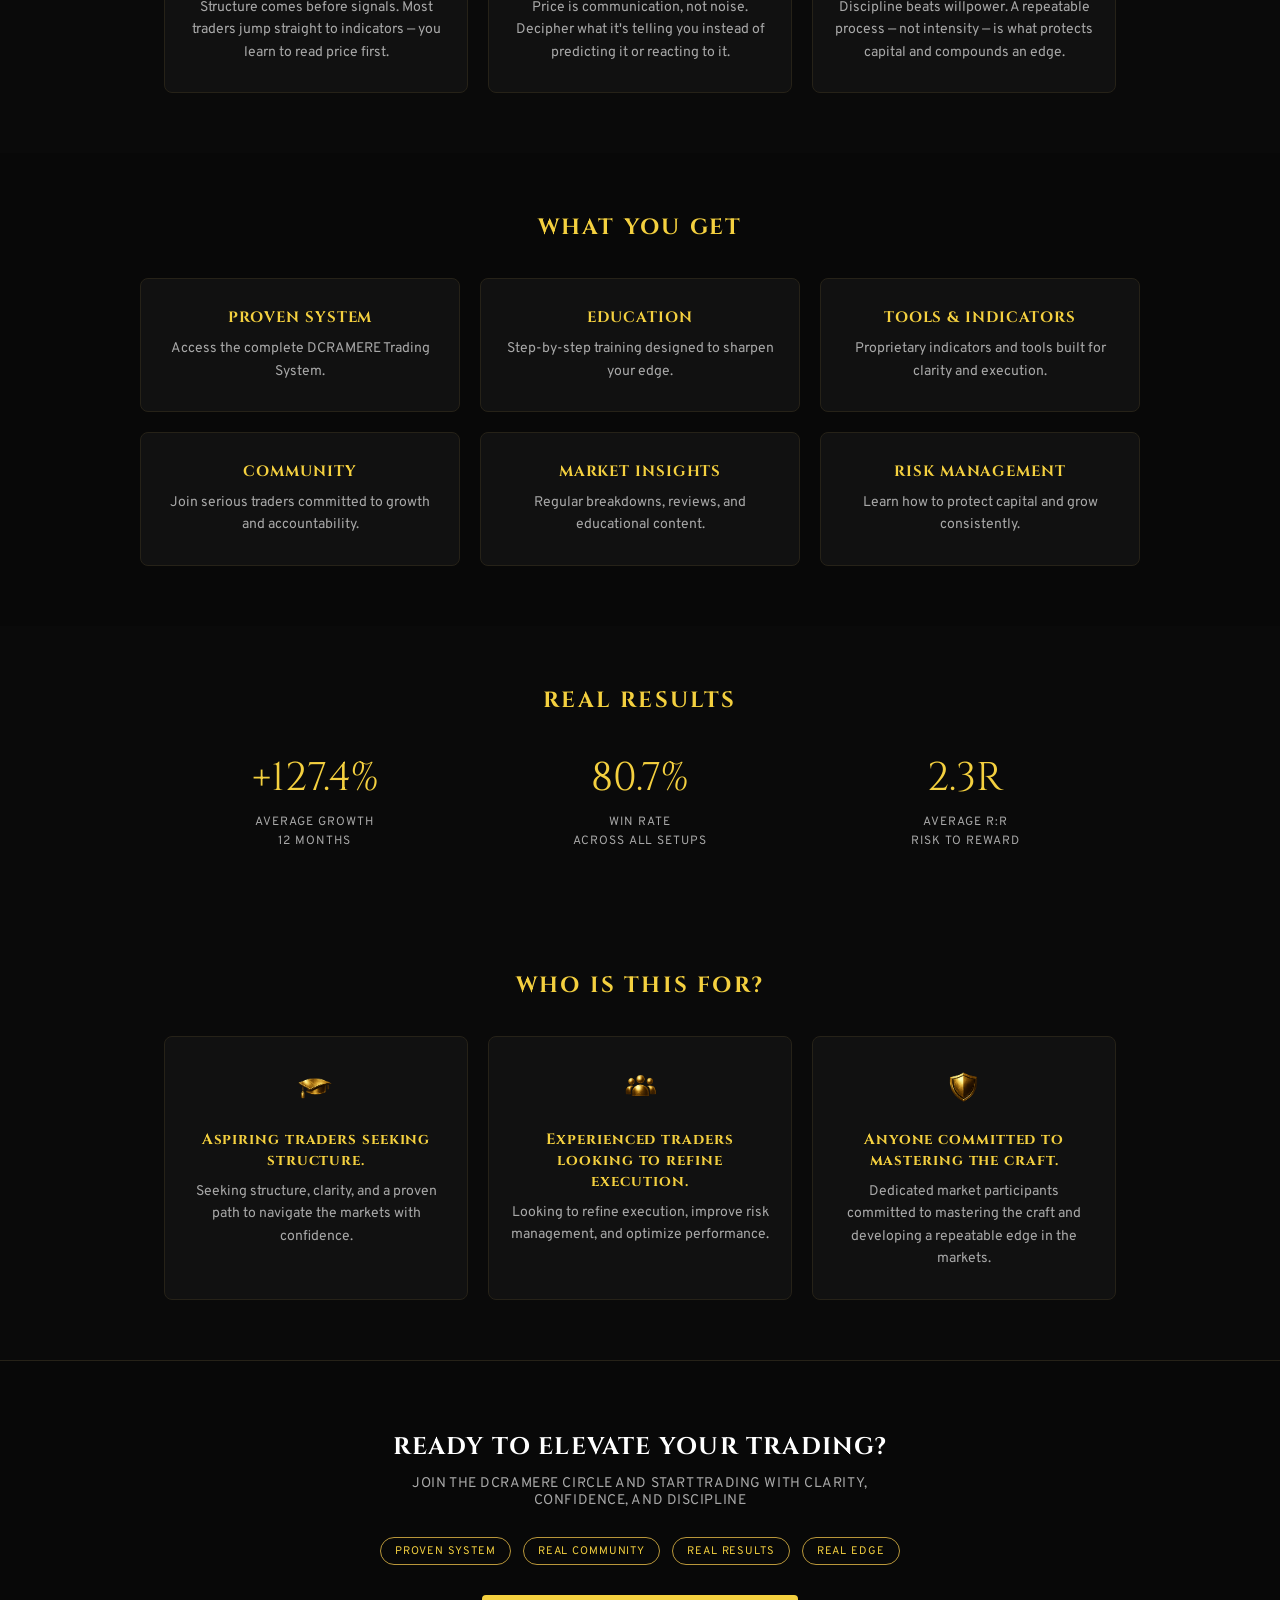
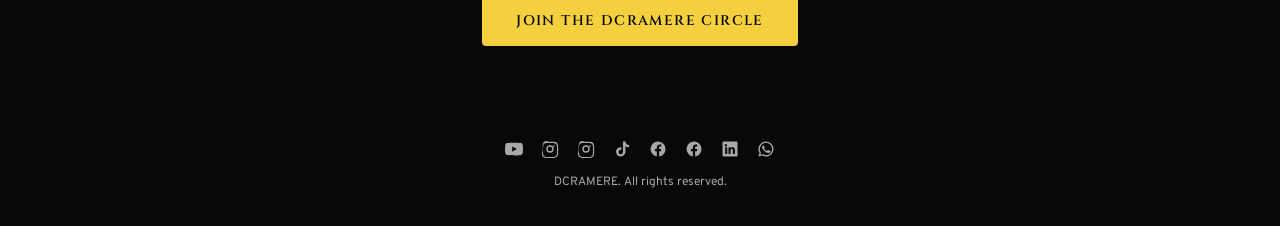
==== commit 3a92d1fd: "Reframe DCRAMERE Method copy as beliefs rather than step descriptions" ====
--- a/join.html
+++ b/join.html
@@ -48,17 +48,17 @@
     <div class="method-card">
       <img src="assets/join/eye.png" alt="">
       <h4>SEE</h4>
-      <p>Learn to identify market structure, momentum, and high-probability opportunities that others overlook.</p>
+      <p>Structure comes before signals. Most traders jump straight to indicators — you learn to read price first.</p>
     </div>
     <div class="method-card">
       <img src="assets/join/triangle.png" alt="">
       <h4>DECIPHER</h4>
-      <p>Understand what price is communicating instead of relying on emotions, opinions, or predictions.</p>
+      <p>Price is communication, not noise. Decipher what it's telling you instead of predicting it or reacting to it.</p>
     </div>
     <div class="method-card">
       <img src="assets/join/candles.png" alt="">
       <h4>TRADE</h4>
-      <p>Execute with confidence using a repeatable process built around discipline, patience, and risk management.</p>
+      <p>Discipline beats willpower. A repeatable process — not intensity — is what protects capital and compounds an edge.</p>
     </div>
   </div>
 </section>
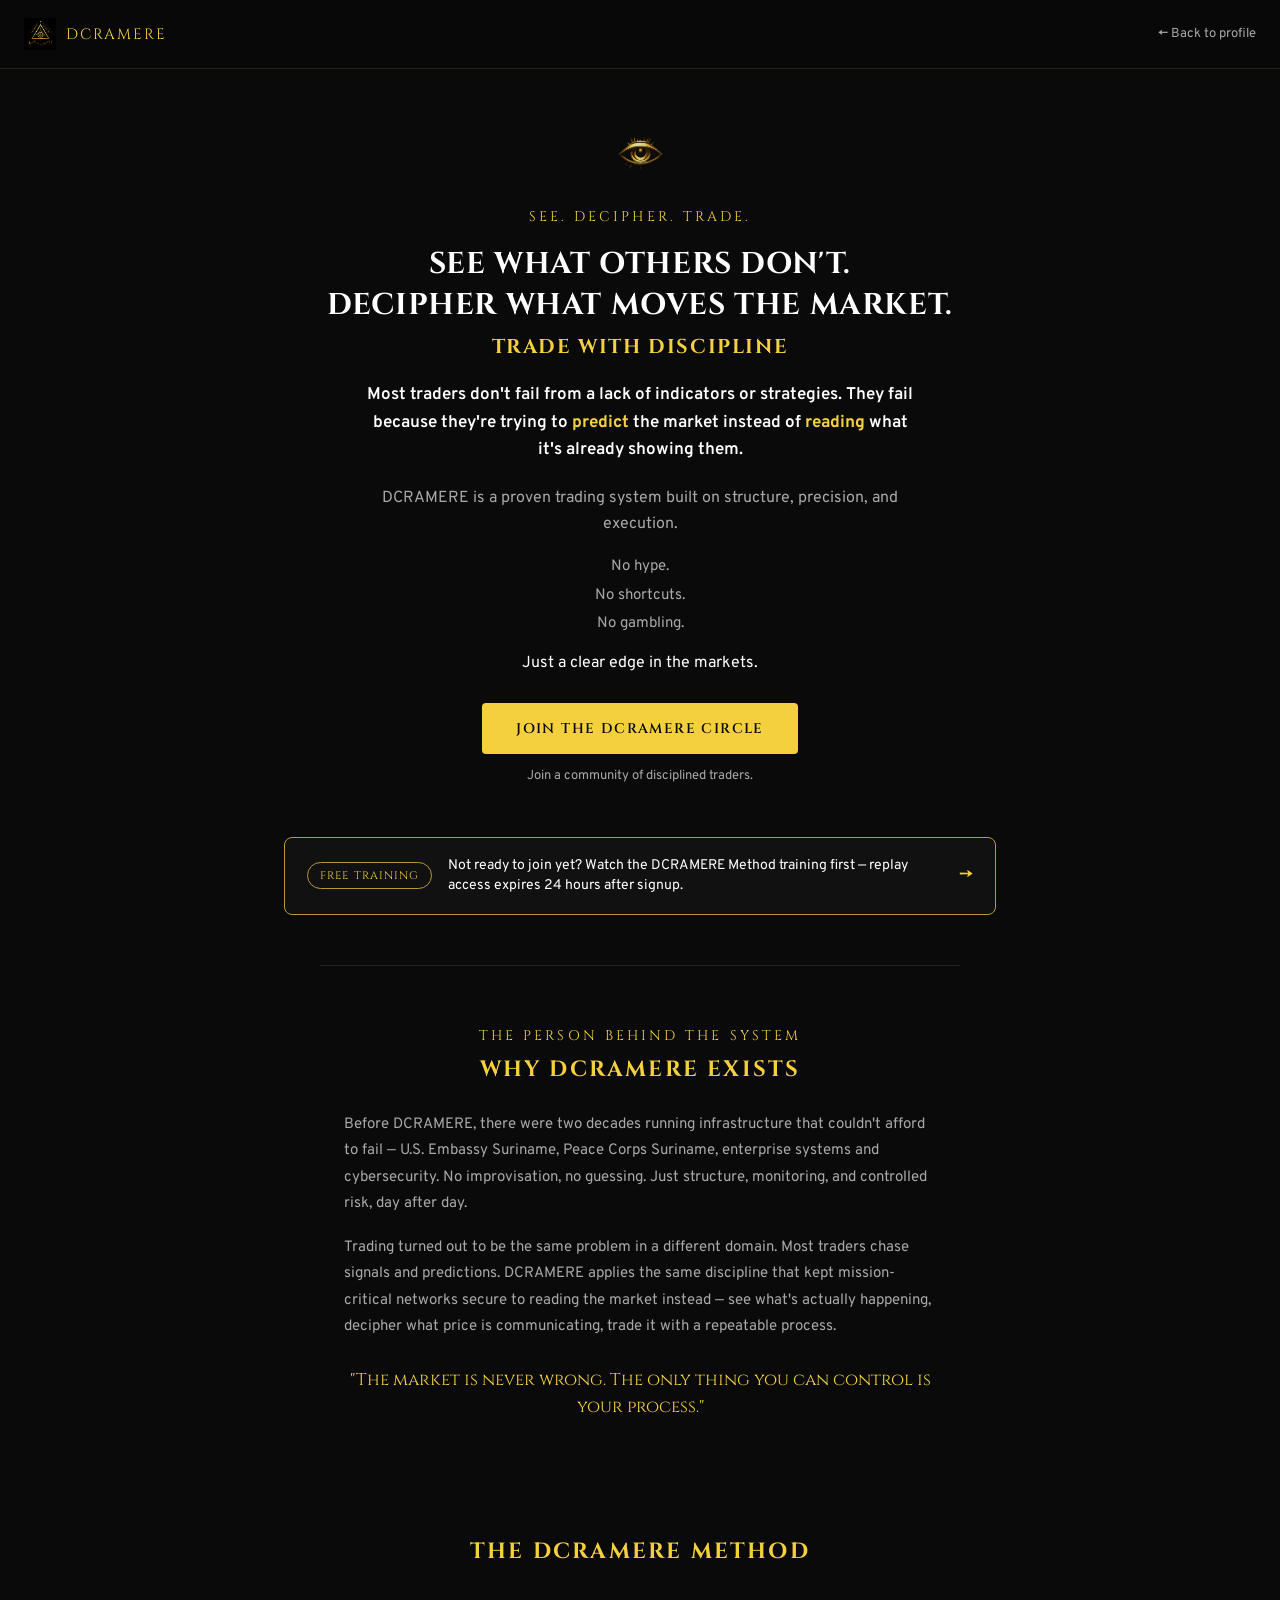
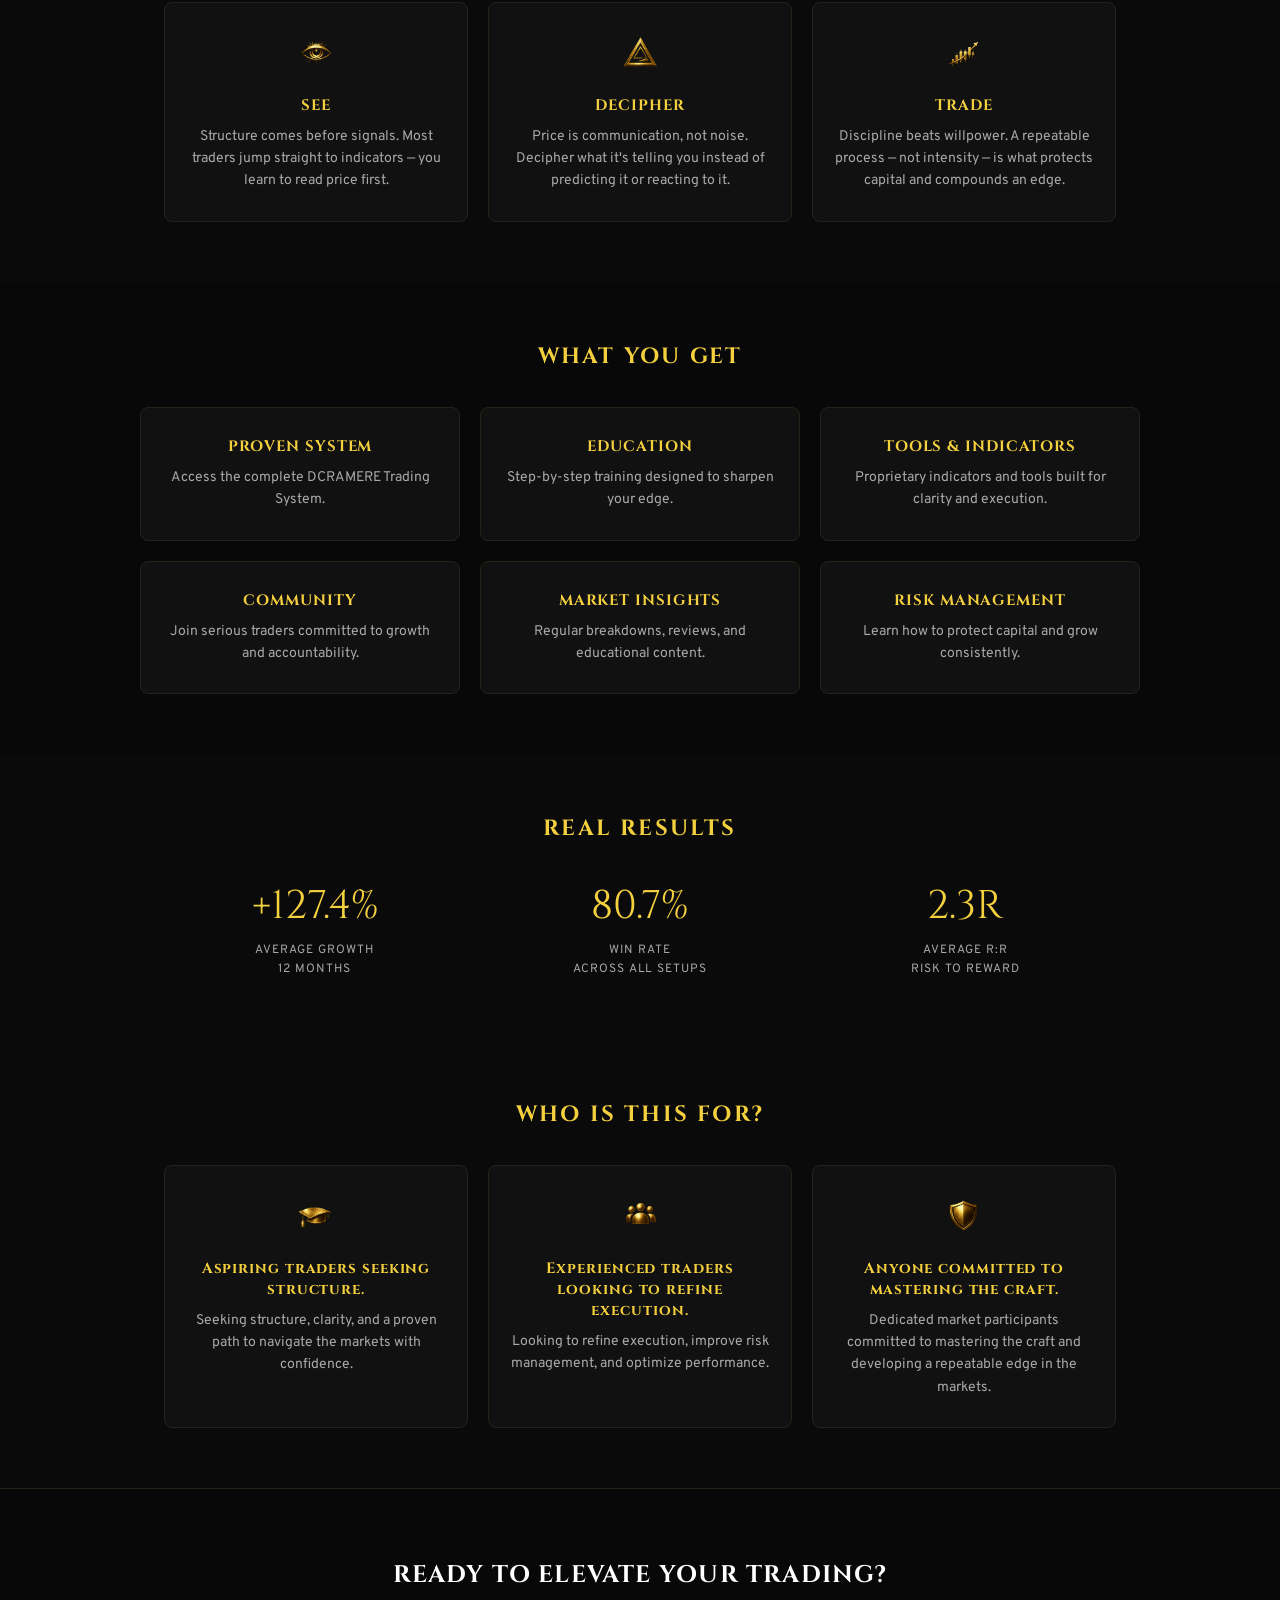
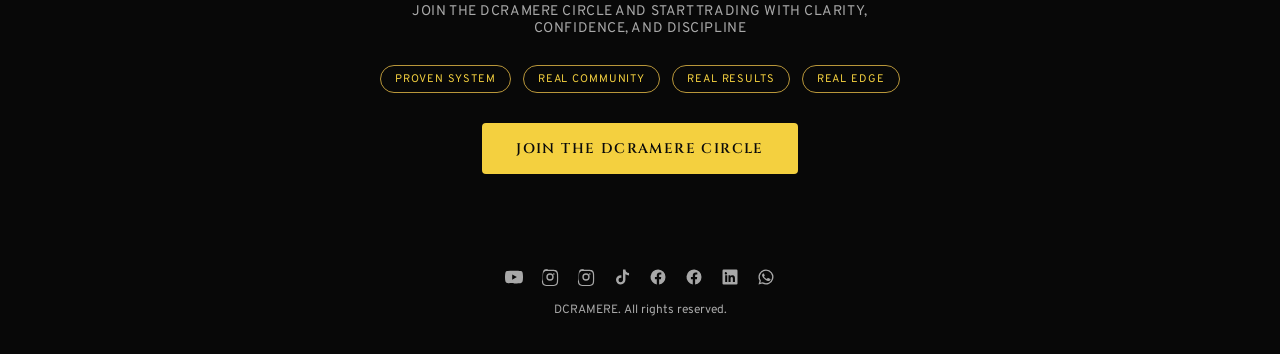
==== commit 15d0907d: "Add urgency-framed webinar link on index.html and join.html" ====
--- a/join.html
+++ b/join.html
@@ -32,6 +32,14 @@
   <p class="lede-2">Just a clear edge in the markets.</p>
   <a class="cta" href="https://buy.stripe.com/aFadR81VB88QcXQ4r63Nm00" target="_blank" rel="noopener">JOIN THE DCRAMERE CIRCLE</a>
   <p class="cta-sub">Join a community of disciplined traders.</p>
+</section>
+
+<section class="webinar-teaser">
+  <a class="webinar-banner" href="webinar.html">
+    <span class="wb-kicker">FREE TRAINING</span>
+    <span class="wb-text">Not ready to join yet? Watch the DCRAMERE Method training first — replay access expires 24 hours after signup.</span>
+    <span class="wb-arrow">&rarr;</span>
+  </a>
 </section>
 
 <section class="story">
--- a/join.css
+++ b/join.css
@@ -151,6 +151,58 @@
   margin: 0 0 36px;
 }
 
+.webinar-teaser {
+  max-width: 760px;
+  margin: 0 auto;
+  padding: 0 24px 50px;
+}
+
+.webinar-banner {
+  display: flex;
+  align-items: center;
+  gap: 16px;
+  padding: 18px 22px;
+  background: var(--card);
+  border: 1px solid var(--gold-dim);
+  border-radius: 8px;
+  text-decoration: none;
+  transition: transform 0.15s ease, background 0.15s ease;
+}
+
+.webinar-banner:hover {
+  transform: translateY(-1px);
+  background: #17150f;
+}
+
+.wb-kicker {
+  font-family: "Cinzel", serif;
+  color: var(--gold);
+  font-size: 11px;
+  letter-spacing: 0.1em;
+  border: 1px solid var(--gold-dim);
+  border-radius: 999px;
+  padding: 5px 12px;
+  white-space: nowrap;
+  flex-shrink: 0;
+}
+
+.wb-text {
+  color: var(--text);
+  font-size: 14px;
+  line-height: 1.45;
+  flex: 1;
+}
+
+.wb-arrow {
+  color: var(--gold);
+  font-size: 18px;
+  flex-shrink: 0;
+}
+
+@media (max-width: 560px) {
+  .webinar-banner { flex-wrap: wrap; }
+}
+
 .story {
   max-width: 640px;
   margin: 0 auto;
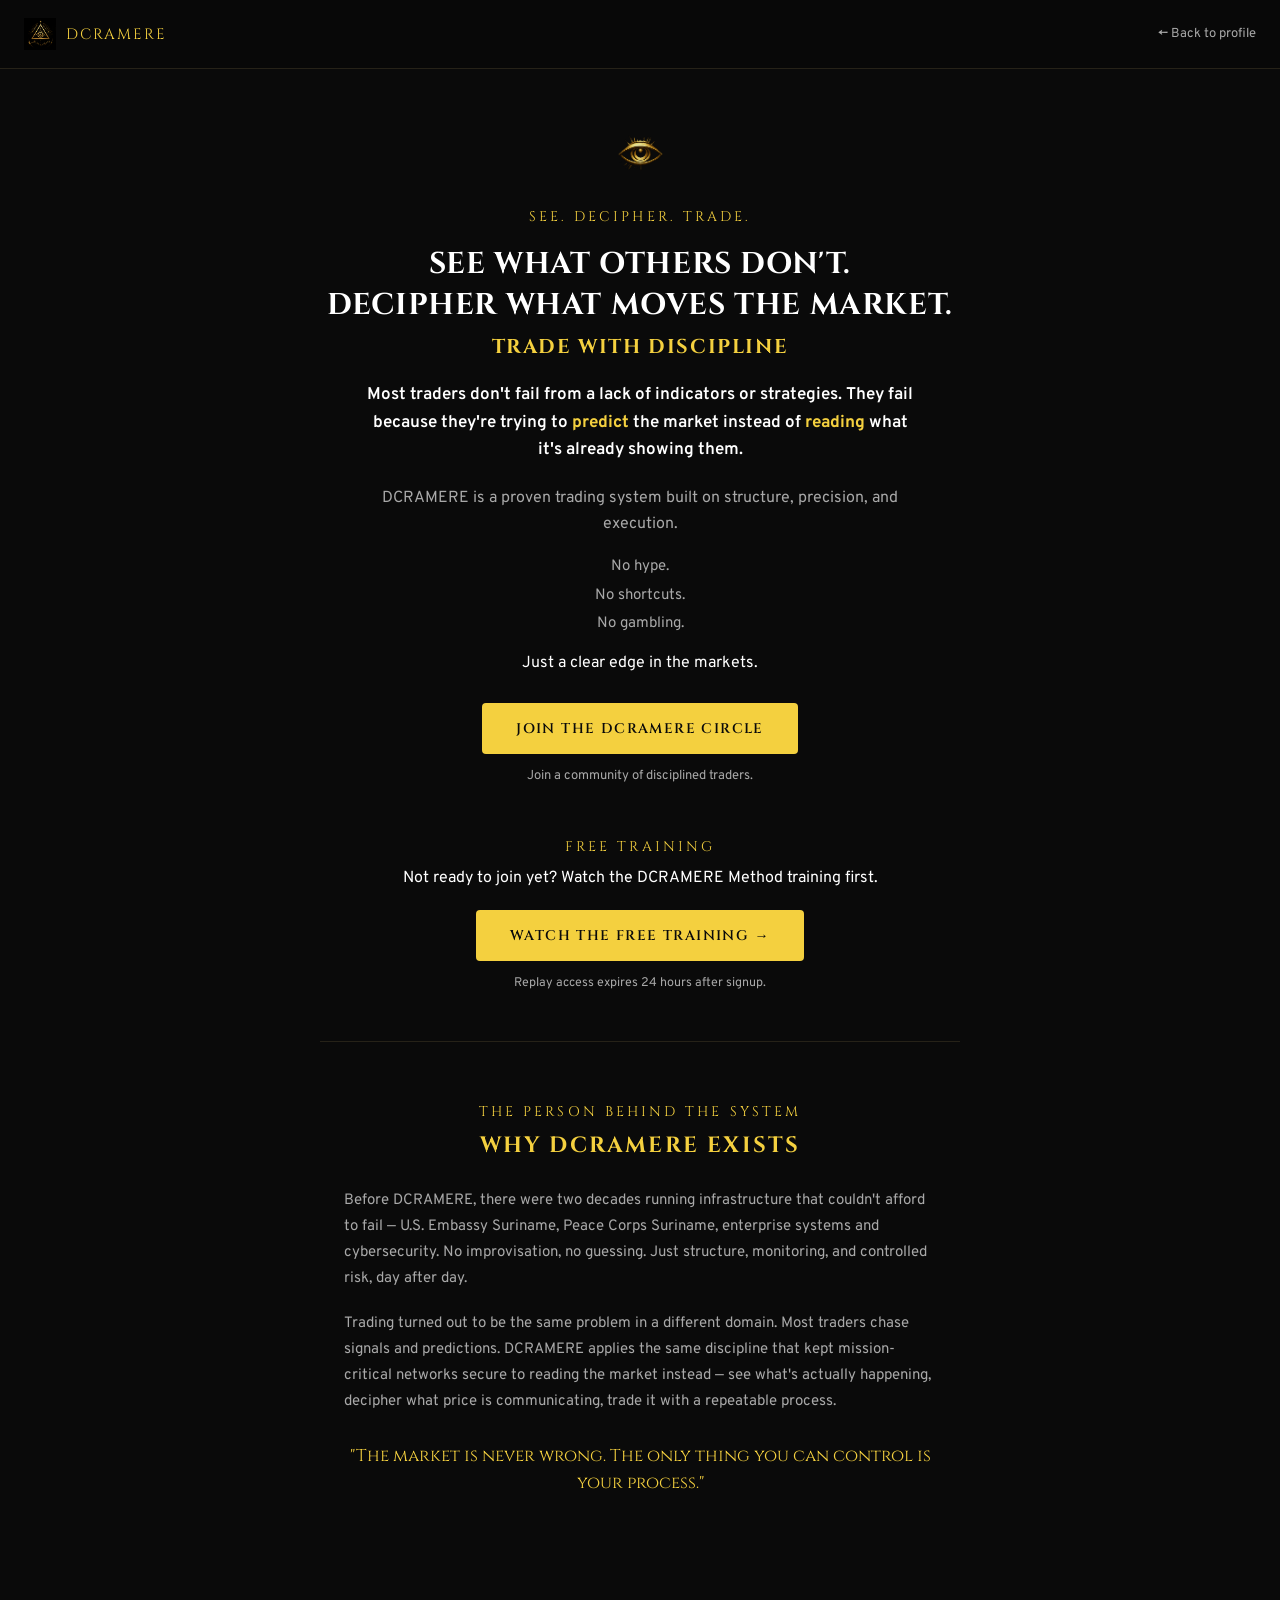
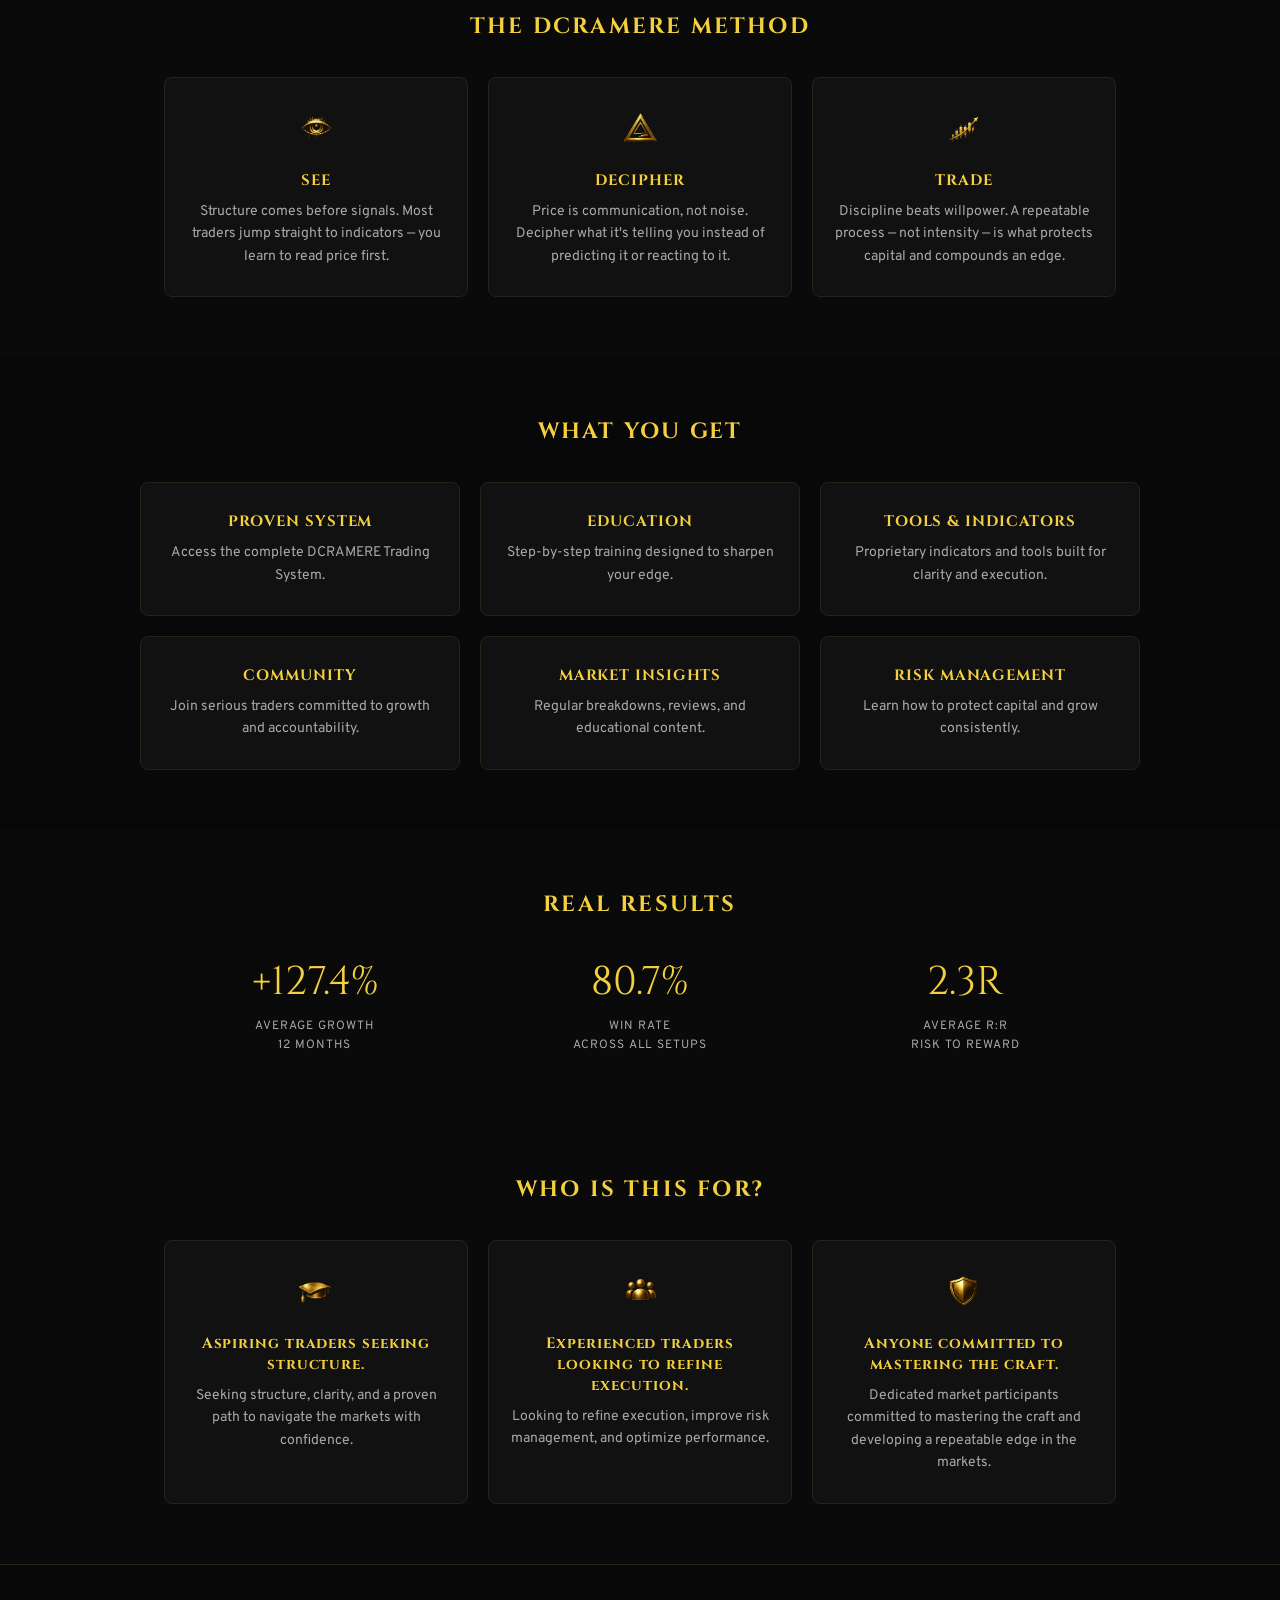
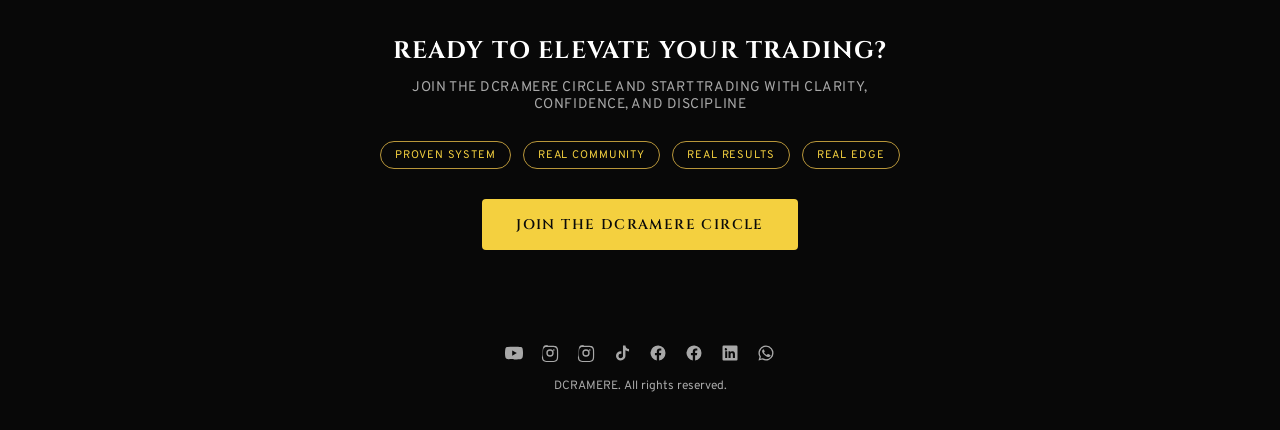
==== commit a1a818aa: "Turn webinar teaser into a real button-style CTA on join.html" ====
--- a/join.html
+++ b/join.html
@@ -35,11 +35,10 @@
 </section>
 
 <section class="webinar-teaser">
-  <a class="webinar-banner" href="webinar.html">
-    <span class="wb-kicker">FREE TRAINING</span>
-    <span class="wb-text">Not ready to join yet? Watch the DCRAMERE Method training first — replay access expires 24 hours after signup.</span>
-    <span class="wb-arrow">&rarr;</span>
-  </a>
+  <p class="kicker">FREE TRAINING</p>
+  <p class="wt-question">Not ready to join yet? Watch the DCRAMERE Method training first.</p>
+  <a class="cta wt-btn" href="webinar.html">WATCH THE FREE TRAINING &rarr;</a>
+  <p class="wt-note">Replay access expires 24 hours after signup.</p>
 </section>
 
 <section class="story">
--- a/join.css
+++ b/join.css
@@ -152,55 +152,31 @@
 }
 
 .webinar-teaser {
-  max-width: 760px;
+  max-width: 560px;
   margin: 0 auto;
   padding: 0 24px 50px;
-}
-
-.webinar-banner {
-  display: flex;
-  align-items: center;
-  gap: 16px;
-  padding: 18px 22px;
-  background: var(--card);
-  border: 1px solid var(--gold-dim);
-  border-radius: 8px;
-  text-decoration: none;
-  transition: transform 0.15s ease, background 0.15s ease;
-}
-
-.webinar-banner:hover {
-  transform: translateY(-1px);
-  background: #17150f;
-}
-
-.wb-kicker {
-  font-family: "Cinzel", serif;
-  color: var(--gold);
-  font-size: 11px;
-  letter-spacing: 0.1em;
-  border: 1px solid var(--gold-dim);
-  border-radius: 999px;
-  padding: 5px 12px;
-  white-space: nowrap;
-  flex-shrink: 0;
-}
-
-.wb-text {
-  color: var(--text);
-  font-size: 14px;
-  line-height: 1.45;
-  flex: 1;
-}
-
-.wb-arrow {
-  color: var(--gold);
-  font-size: 18px;
-  flex-shrink: 0;
-}
-
-@media (max-width: 560px) {
-  .webinar-banner { flex-wrap: wrap; }
+  text-align: center;
+}
+
+.webinar-teaser .kicker {
+  margin: 0 0 10px;
+}
+
+.wt-question {
+  color: var(--text);
+  font-size: 16px;
+  line-height: 1.5;
+  margin: 0 0 20px;
+}
+
+.wt-btn {
+  display: inline-block;
+}
+
+.wt-note {
+  color: var(--text-dim);
+  font-size: 12.5px;
+  margin: 14px 0 0;
 }
 
 .story {
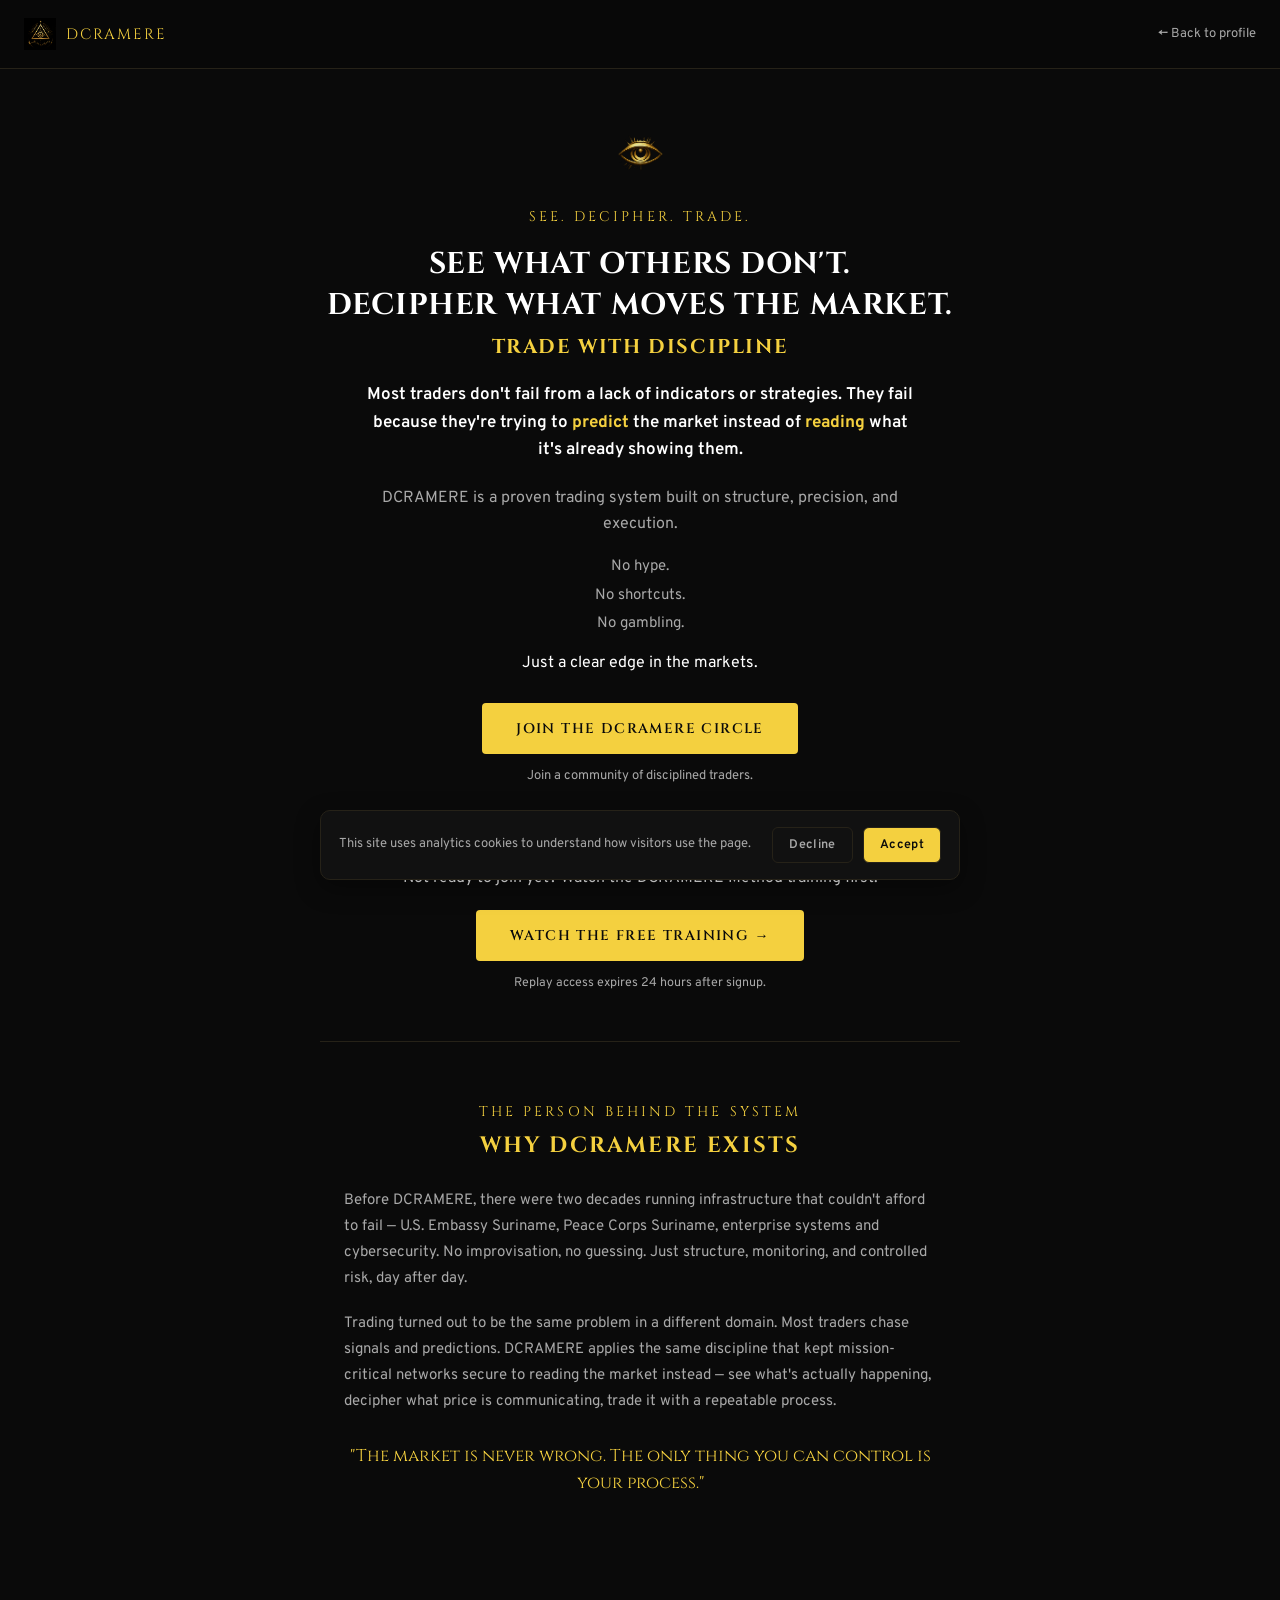
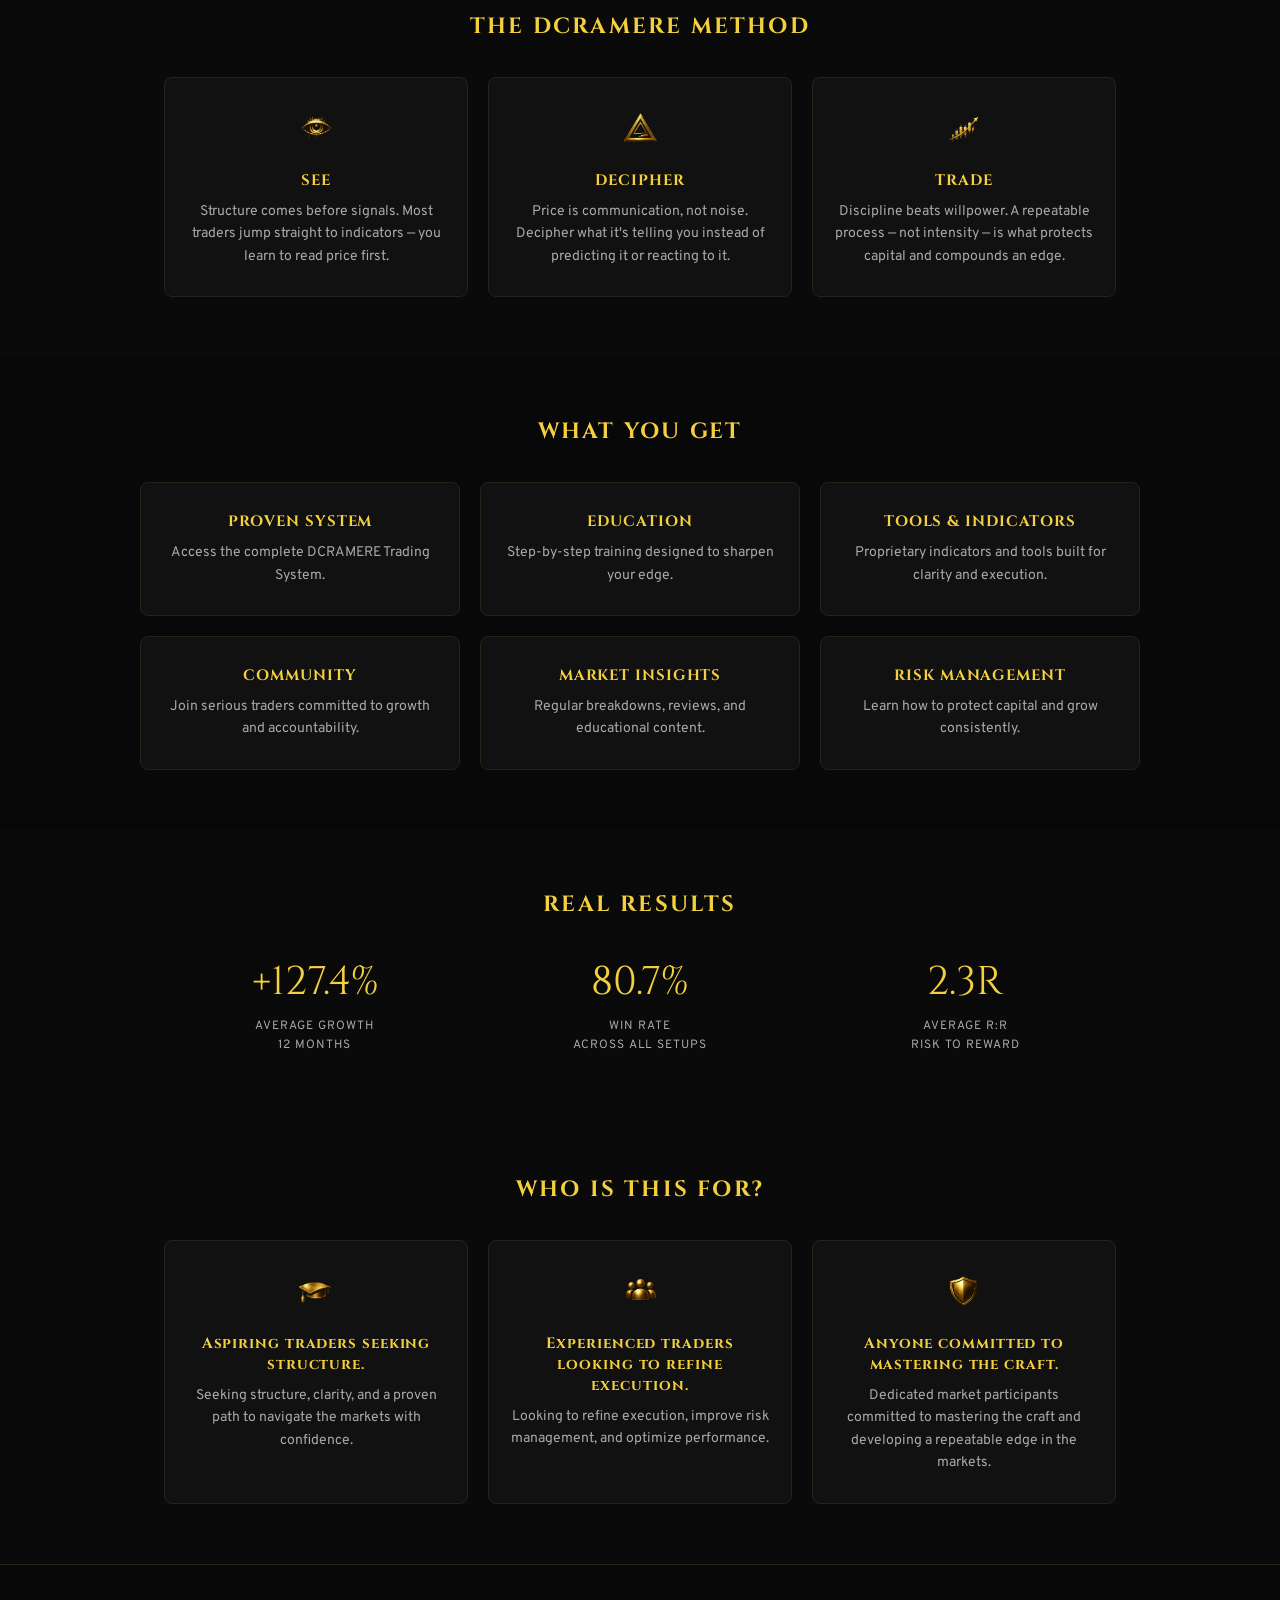
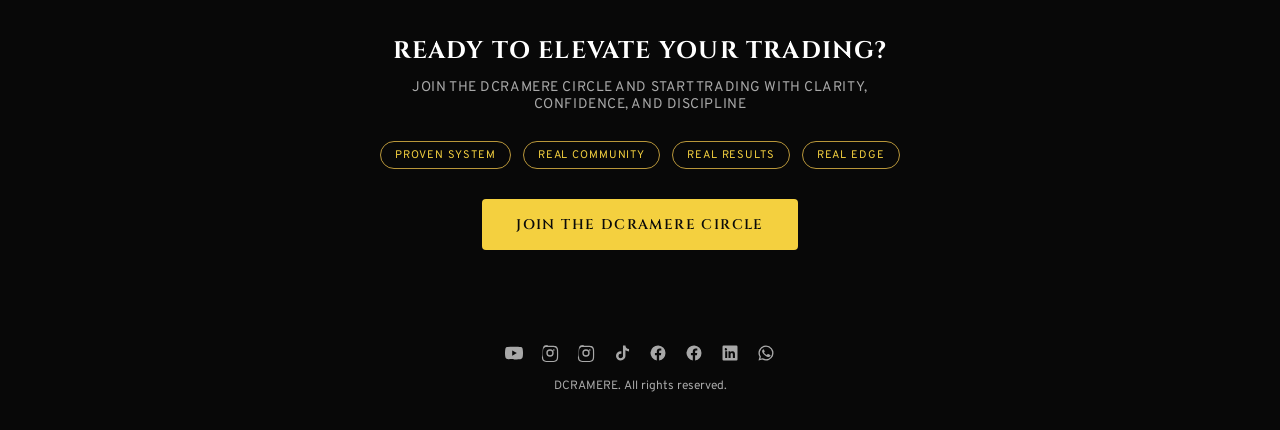
==== commit 493b7981: "Add GA4 funnel analytics with consent banner across all three pages" ====
--- a/join.html
+++ b/join.html
@@ -10,6 +10,7 @@
 <link rel="preconnect" href="https://fonts.gstatic.com" crossorigin>
 <link href="https://fonts.googleapis.com/css2?family=Cinzel:wght@500;600;700&family=Overpass:wght@400;500;600;700&display=swap" rel="stylesheet">
 <link rel="stylesheet" href="join.css">
+<link rel="stylesheet" href="analytics.css">
 </head>
 <body>
 
@@ -30,14 +31,14 @@
   <p class="lede">DCRAMERE is a proven trading system built on structure, precision, and execution.</p>
   <p class="no-list">No hype.<br>No shortcuts.<br>No gambling.</p>
   <p class="lede-2">Just a clear edge in the markets.</p>
-  <a class="cta" href="https://buy.stripe.com/aFadR81VB88QcXQ4r63Nm00" target="_blank" rel="noopener">JOIN THE DCRAMERE CIRCLE</a>
+  <a class="cta" href="https://buy.stripe.com/aFadR81VB88QcXQ4r63Nm00" target="_blank" rel="noopener" data-track="click_stripe_checkout">JOIN THE DCRAMERE CIRCLE</a>
   <p class="cta-sub">Join a community of disciplined traders.</p>
 </section>
 
 <section class="webinar-teaser">
   <p class="kicker">FREE TRAINING</p>
   <p class="wt-question">Not ready to join yet? Watch the DCRAMERE Method training first.</p>
-  <a class="cta wt-btn" href="webinar.html">WATCH THE FREE TRAINING &rarr;</a>
+  <a class="cta wt-btn" href="webinar.html" data-track="click_webinar_from_join">WATCH THE FREE TRAINING &rarr;</a>
   <p class="wt-note">Replay access expires 24 hours after signup.</p>
 </section>
 
@@ -130,7 +131,7 @@
     <span>REAL RESULTS</span>
     <span>REAL EDGE</span>
   </div>
-  <a class="cta" href="https://buy.stripe.com/aFadR81VB88QcXQ4r63Nm00" target="_blank" rel="noopener">JOIN THE DCRAMERE CIRCLE</a>
+  <a class="cta" href="https://buy.stripe.com/aFadR81VB88QcXQ4r63Nm00" target="_blank" rel="noopener" data-track="click_stripe_checkout">JOIN THE DCRAMERE CIRCLE</a>
 </section>
 
 <footer class="join-footer">
@@ -163,5 +164,6 @@
   <p>DCRAMERE. All rights reserved.</p>
 </footer>
 
+<script src="analytics.js"></script>
 </body>
 </html>
--- a/analytics.css
+++ b/analytics.css
@@ -0,0 +1,69 @@
+.cookie-banner {
+  position: fixed;
+  left: 20px;
+  right: 20px;
+  bottom: 20px;
+  z-index: 999;
+  max-width: 640px;
+  margin: 0 auto;
+  background: var(--card);
+  border: 1px solid var(--border);
+  border-radius: 10px;
+  padding: 16px 18px;
+  display: flex;
+  align-items: center;
+  gap: 16px;
+  flex-wrap: wrap;
+  box-shadow: 0 8px 24px rgba(0, 0, 0, 0.4);
+}
+
+.cookie-banner p {
+  color: var(--text-dim);
+  font-size: 13px;
+  line-height: 1.5;
+  margin: 0;
+  flex: 1;
+  min-width: 200px;
+}
+
+.cookie-actions {
+  display: flex;
+  gap: 10px;
+  flex-shrink: 0;
+}
+
+.cookie-actions button {
+  font-family: "Overpass", sans-serif;
+  font-size: 12.5px;
+  font-weight: 600;
+  letter-spacing: 0.03em;
+  padding: 9px 16px;
+  border-radius: 6px;
+  cursor: pointer;
+  border: 1px solid var(--border);
+}
+
+.cookie-decline {
+  background: transparent;
+  color: var(--text-dim);
+}
+
+.cookie-decline:hover {
+  border-color: var(--text-dim);
+  color: var(--text);
+}
+
+.cookie-accept {
+  background: var(--gold);
+  color: #0a0a0a;
+  border-color: var(--gold);
+}
+
+.cookie-accept:hover {
+  background: #ffe27a;
+}
+
+@media (max-width: 560px) {
+  .cookie-banner { flex-direction: column; align-items: stretch; }
+  .cookie-actions { justify-content: flex-end; }
+}
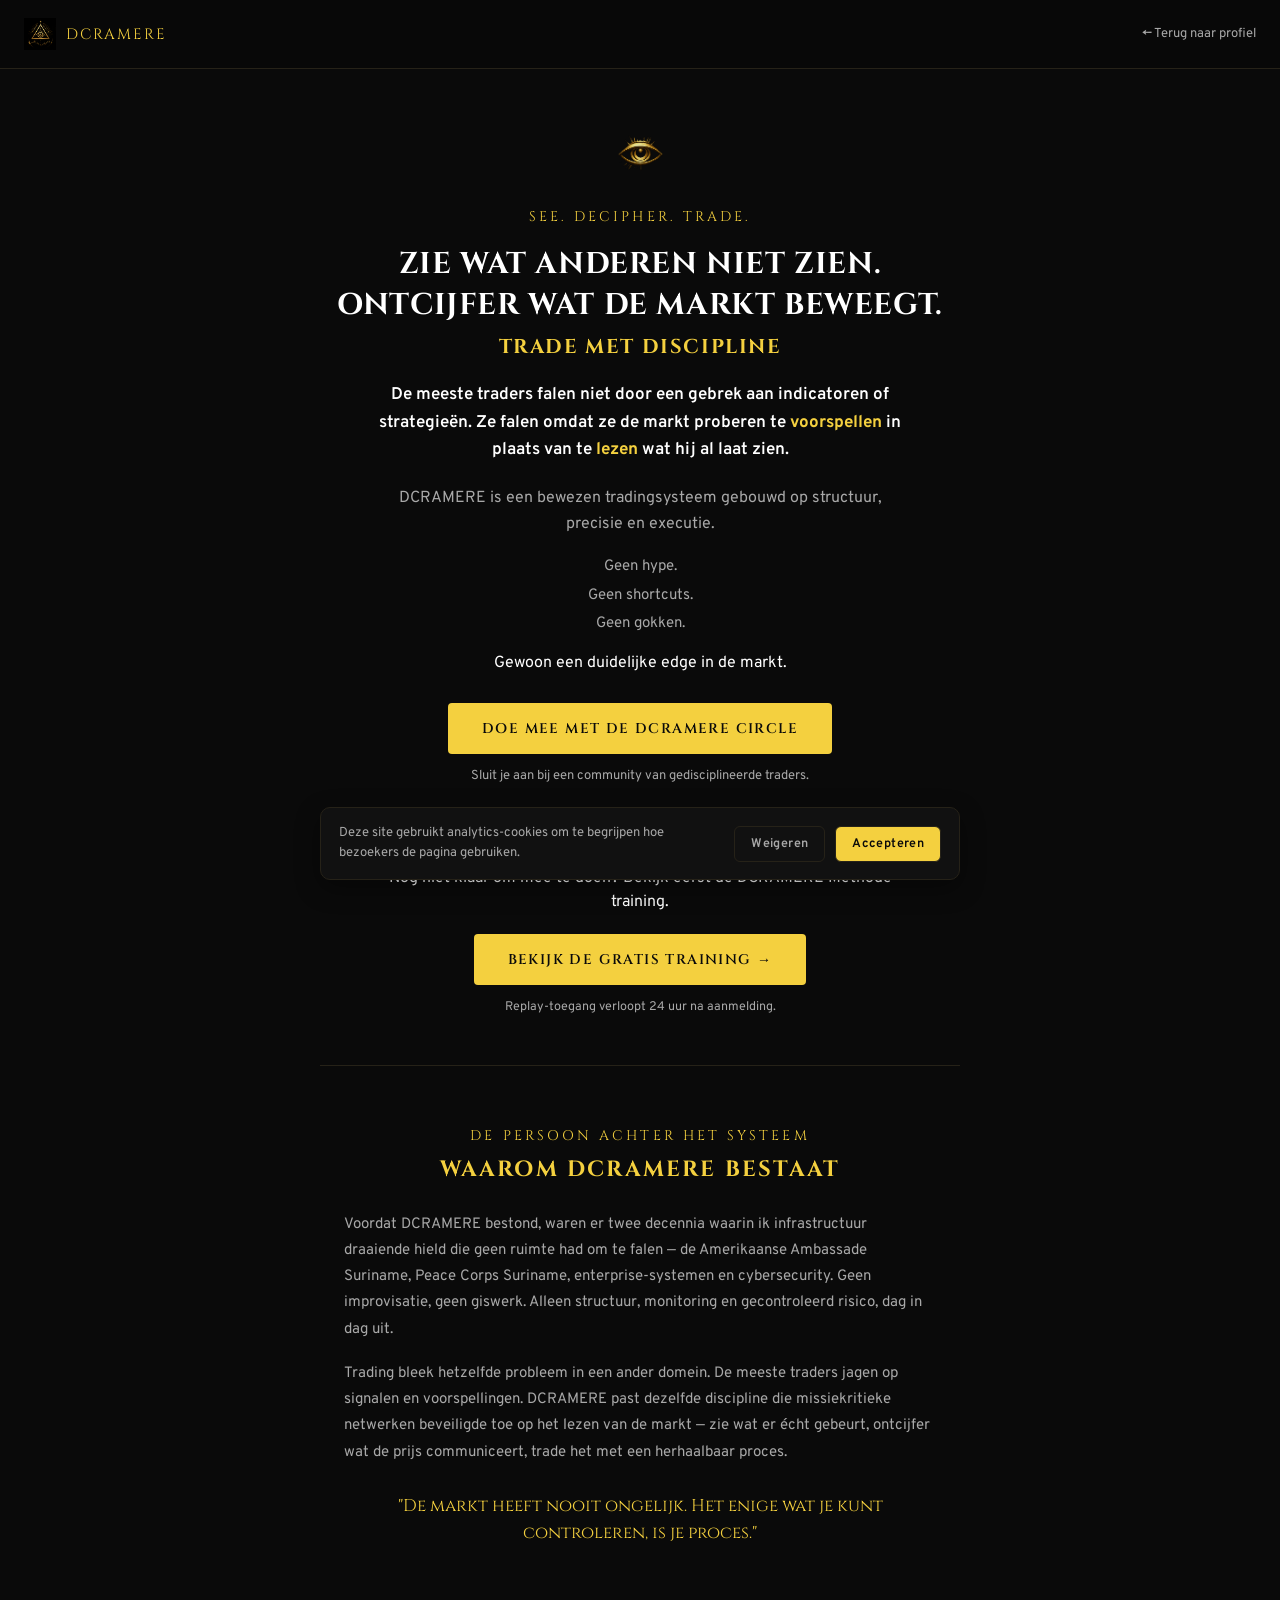
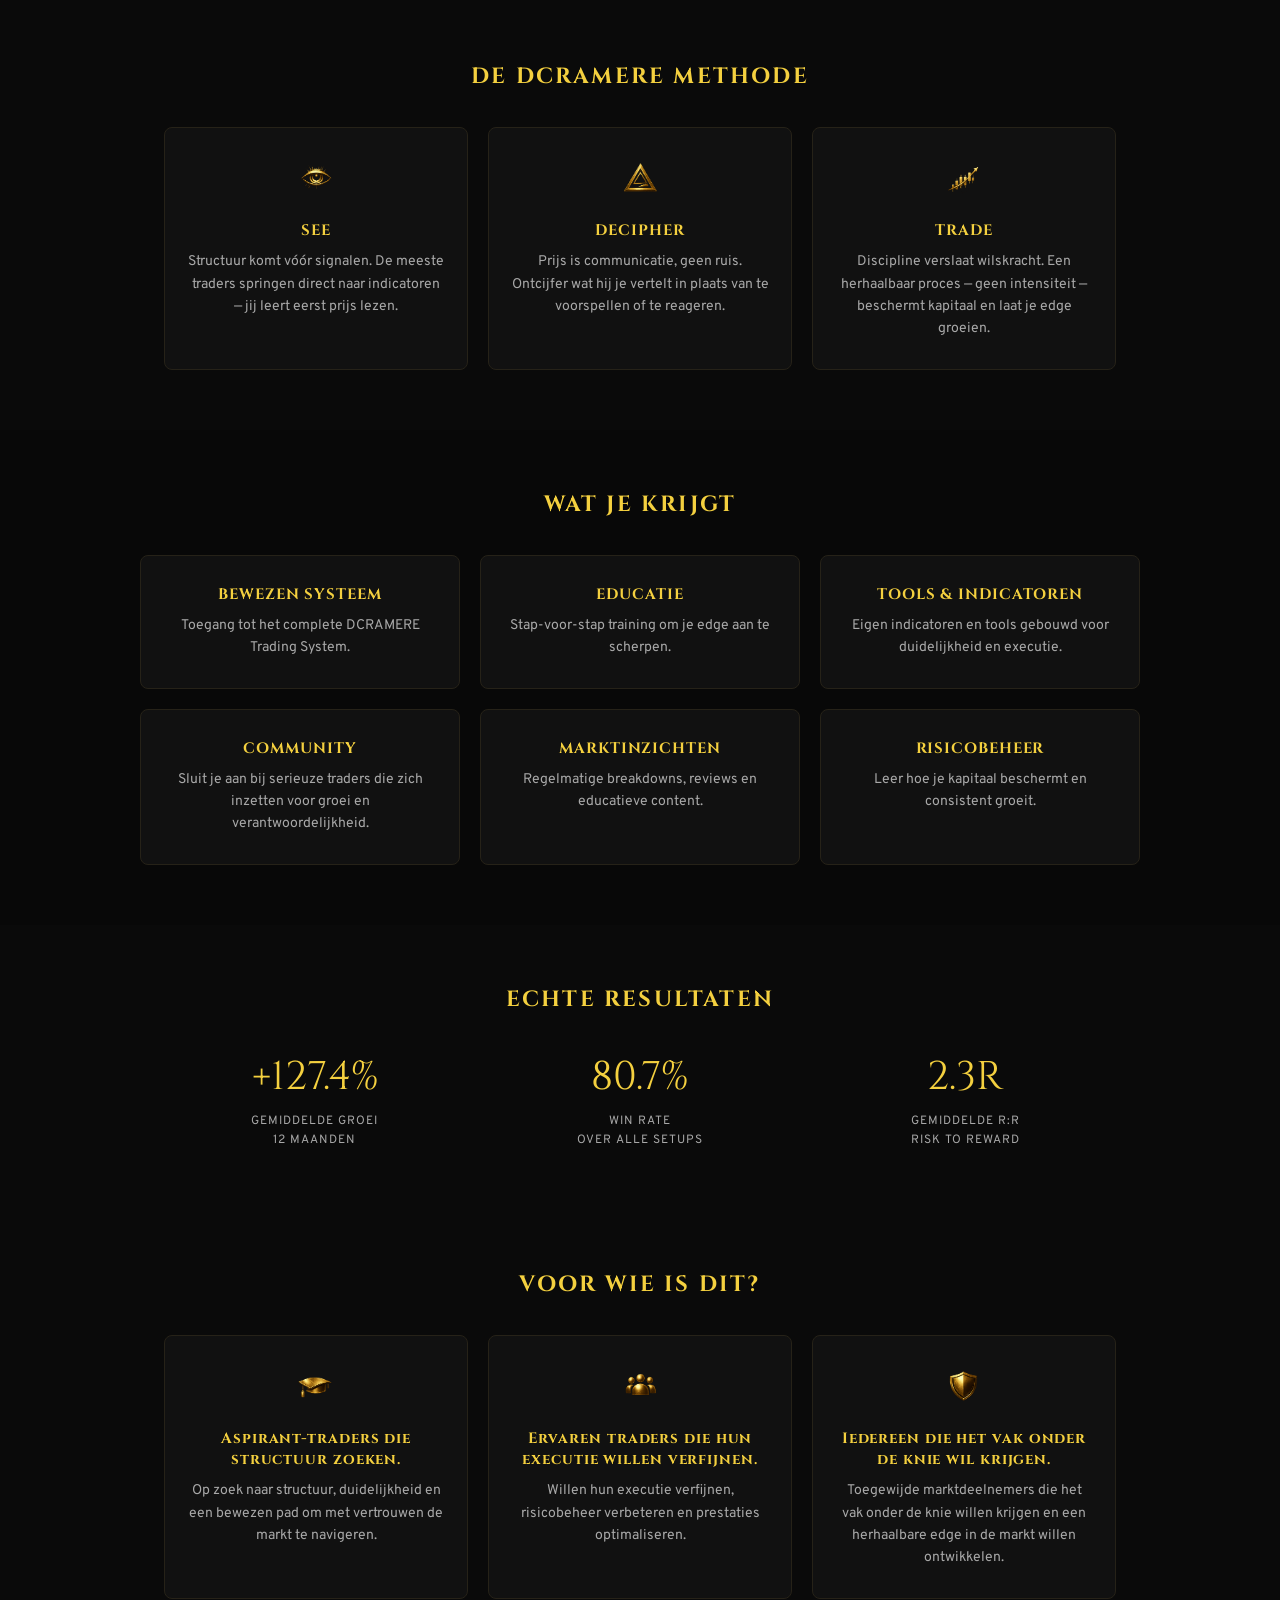
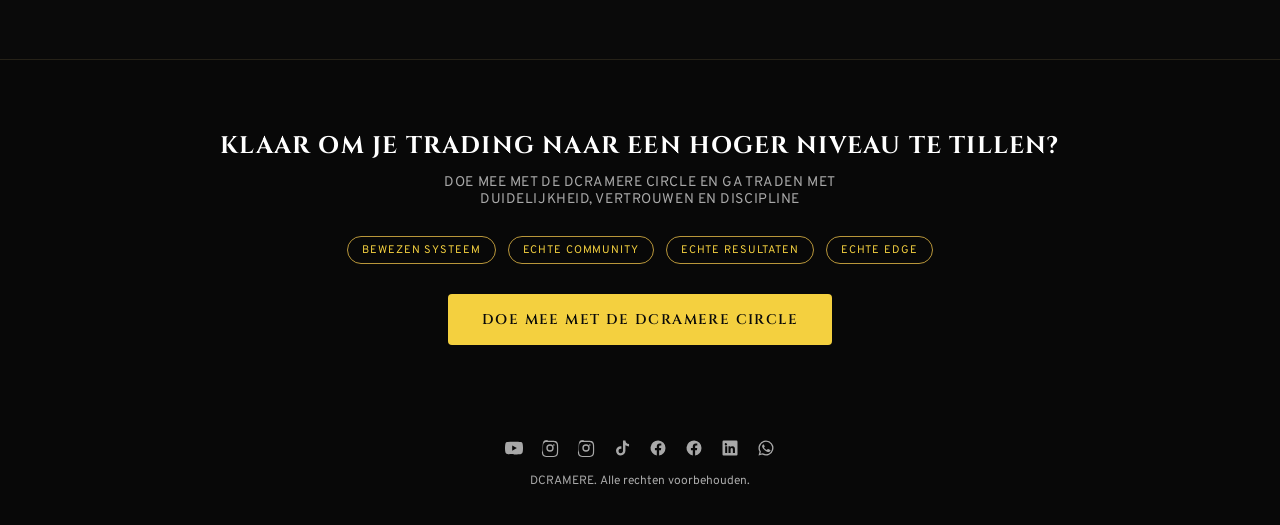
==== commit 2c3e59e7: "Translate join.html to Dutch Brings the sales page in line with webinar.html and the follow-up email" ====
--- a/join.html
+++ b/join.html
@@ -1,10 +1,10 @@
 <!DOCTYPE html>
-<html lang="en">
+<html lang="nl">
 <head>
 <meta charset="UTF-8">
 <meta name="viewport" content="width=device-width, initial-scale=1.0">
-<title>DCRAMERE — Join the Circle</title>
-<meta name="description" content="DCRAMERE is a proven trading system built on structure, precision, and execution. See what others don't. Decipher what moves the market. Trade with discipline.">
+<title>DCRAMERE — Doe mee met de Circle</title>
+<meta name="description" content="DCRAMERE is een bewezen tradingsysteem gebouwd op structuur, precisie en executie. Zie wat anderen niet zien. Ontcijfer wat de markt beweegt. Trade met discipline.">
 <link rel="icon" href="assets/join/eye.png">
 <link rel="preconnect" href="https://fonts.googleapis.com">
 <link rel="preconnect" href="https://fonts.gstatic.com" crossorigin>
@@ -19,119 +19,119 @@
     <img src="assets/join/logo.png" alt="DCRAMERE">
     <span>DCRAMERE</span>
   </a>
-  <a class="back-link" href="index.html">&larr; Back to profile</a>
+  <a class="back-link" href="index.html">&larr; Terug naar profiel</a>
 </header>
 
 <section class="hero">
   <img class="hero-icon" src="assets/join/eye.png" alt="">
   <p class="kicker">SEE. DECIPHER. TRADE.</p>
-  <h1>SEE WHAT OTHERS DON'T.<br>DECIPHER WHAT MOVES THE MARKET.</h1>
-  <h2>TRADE WITH DISCIPLINE</h2>
-  <p class="big-idea">Most traders don't fail from a lack of indicators or strategies. They fail because they're trying to <strong>predict</strong> the market instead of <strong>reading</strong> what it's already showing them.</p>
-  <p class="lede">DCRAMERE is a proven trading system built on structure, precision, and execution.</p>
-  <p class="no-list">No hype.<br>No shortcuts.<br>No gambling.</p>
-  <p class="lede-2">Just a clear edge in the markets.</p>
-  <a class="cta" href="https://buy.stripe.com/aFadR81VB88QcXQ4r63Nm00" target="_blank" rel="noopener" data-track="click_stripe_checkout">JOIN THE DCRAMERE CIRCLE</a>
-  <p class="cta-sub">Join a community of disciplined traders.</p>
+  <h1>ZIE WAT ANDEREN NIET ZIEN.<br>ONTCIJFER WAT DE MARKT BEWEEGT.</h1>
+  <h2>TRADE MET DISCIPLINE</h2>
+  <p class="big-idea">De meeste traders falen niet door een gebrek aan indicatoren of strategieën. Ze falen omdat ze de markt proberen te <strong>voorspellen</strong> in plaats van te <strong>lezen</strong> wat hij al laat zien.</p>
+  <p class="lede">DCRAMERE is een bewezen tradingsysteem gebouwd op structuur, precisie en executie.</p>
+  <p class="no-list">Geen hype.<br>Geen shortcuts.<br>Geen gokken.</p>
+  <p class="lede-2">Gewoon een duidelijke edge in de markt.</p>
+  <a class="cta" href="https://buy.stripe.com/aFadR81VB88QcXQ4r63Nm00" target="_blank" rel="noopener" data-track="click_stripe_checkout">DOE MEE MET DE DCRAMERE CIRCLE</a>
+  <p class="cta-sub">Sluit je aan bij een community van gedisciplineerde traders.</p>
 </section>
 
 <section class="webinar-teaser">
-  <p class="kicker">FREE TRAINING</p>
-  <p class="wt-question">Not ready to join yet? Watch the DCRAMERE Method training first.</p>
-  <a class="cta wt-btn" href="webinar.html" data-track="click_webinar_from_join">WATCH THE FREE TRAINING &rarr;</a>
-  <p class="wt-note">Replay access expires 24 hours after signup.</p>
+  <p class="kicker">GRATIS TRAINING</p>
+  <p class="wt-question">Nog niet klaar om mee te doen? Bekijk eerst de DCRAMERE Methode training.</p>
+  <a class="cta wt-btn" href="webinar.html" data-track="click_webinar_from_join">BEKIJK DE GRATIS TRAINING &rarr;</a>
+  <p class="wt-note">Replay-toegang verloopt 24 uur na aanmelding.</p>
 </section>
 
 <section class="story">
-  <p class="kicker">THE PERSON BEHIND THE SYSTEM</p>
-  <h3 class="section-title">WHY DCRAMERE EXISTS</h3>
-  <p class="story-text">Before DCRAMERE, there were two decades running infrastructure that couldn't afford to fail — U.S. Embassy Suriname, Peace Corps Suriname, enterprise systems and cybersecurity. No improvisation, no guessing. Just structure, monitoring, and controlled risk, day after day.</p>
-  <p class="story-text">Trading turned out to be the same problem in a different domain. Most traders chase signals and predictions. DCRAMERE applies the same discipline that kept mission-critical networks secure to reading the market instead — see what's actually happening, decipher what price is communicating, trade it with a repeatable process.</p>
-  <p class="story-quote">"The market is never wrong. The only thing you can control is your process."</p>
+  <p class="kicker">DE PERSOON ACHTER HET SYSTEEM</p>
+  <h3 class="section-title">WAAROM DCRAMERE BESTAAT</h3>
+  <p class="story-text">Voordat DCRAMERE bestond, waren er twee decennia waarin ik infrastructuur draaiende hield die geen ruimte had om te falen — de Amerikaanse Ambassade Suriname, Peace Corps Suriname, enterprise-systemen en cybersecurity. Geen improvisatie, geen giswerk. Alleen structuur, monitoring en gecontroleerd risico, dag in dag uit.</p>
+  <p class="story-text">Trading bleek hetzelfde probleem in een ander domein. De meeste traders jagen op signalen en voorspellingen. DCRAMERE past dezelfde discipline die missiekritieke netwerken beveiligde toe op het lezen van de markt — zie wat er écht gebeurt, ontcijfer wat de prijs communiceert, trade het met een herhaalbaar proces.</p>
+  <p class="story-quote">"De markt heeft nooit ongelijk. Het enige wat je kunt controleren, is je proces."</p>
 </section>
 
 <section class="method">
-  <h3 class="section-title">THE DCRAMERE METHOD</h3>
+  <h3 class="section-title">DE DCRAMERE METHODE</h3>
   <div class="method-grid">
     <div class="method-card">
       <img src="assets/join/eye.png" alt="">
       <h4>SEE</h4>
-      <p>Structure comes before signals. Most traders jump straight to indicators — you learn to read price first.</p>
+      <p>Structuur komt vóór signalen. De meeste traders springen direct naar indicatoren — jij leert eerst prijs lezen.</p>
     </div>
     <div class="method-card">
       <img src="assets/join/triangle.png" alt="">
       <h4>DECIPHER</h4>
-      <p>Price is communication, not noise. Decipher what it's telling you instead of predicting it or reacting to it.</p>
+      <p>Prijs is communicatie, geen ruis. Ontcijfer wat hij je vertelt in plaats van te voorspellen of te reageren.</p>
     </div>
     <div class="method-card">
       <img src="assets/join/candles.png" alt="">
       <h4>TRADE</h4>
-      <p>Discipline beats willpower. A repeatable process — not intensity — is what protects capital and compounds an edge.</p>
+      <p>Discipline verslaat wilskracht. Een herhaalbaar proces — geen intensiteit — beschermt kapitaal en laat je edge groeien.</p>
     </div>
   </div>
 </section>
 
 <section class="whatyouget">
-  <h3 class="section-title">WHAT YOU GET</h3>
+  <h3 class="section-title">WAT JE KRIJGT</h3>
   <div class="get-grid">
-    <div class="get-card"><h4>PROVEN SYSTEM</h4><p>Access the complete DCRAMERE Trading System.</p></div>
-    <div class="get-card"><h4>EDUCATION</h4><p>Step-by-step training designed to sharpen your edge.</p></div>
-    <div class="get-card"><h4>TOOLS &amp; INDICATORS</h4><p>Proprietary indicators and tools built for clarity and execution.</p></div>
-    <div class="get-card"><h4>COMMUNITY</h4><p>Join serious traders committed to growth and accountability.</p></div>
-    <div class="get-card"><h4>MARKET INSIGHTS</h4><p>Regular breakdowns, reviews, and educational content.</p></div>
-    <div class="get-card"><h4>RISK MANAGEMENT</h4><p>Learn how to protect capital and grow consistently.</p></div>
+    <div class="get-card"><h4>BEWEZEN SYSTEEM</h4><p>Toegang tot het complete DCRAMERE Trading System.</p></div>
+    <div class="get-card"><h4>EDUCATIE</h4><p>Stap-voor-stap training om je edge aan te scherpen.</p></div>
+    <div class="get-card"><h4>TOOLS &amp; INDICATOREN</h4><p>Eigen indicatoren en tools gebouwd voor duidelijkheid en executie.</p></div>
+    <div class="get-card"><h4>COMMUNITY</h4><p>Sluit je aan bij serieuze traders die zich inzetten voor groei en verantwoordelijkheid.</p></div>
+    <div class="get-card"><h4>MARKTINZICHTEN</h4><p>Regelmatige breakdowns, reviews en educatieve content.</p></div>
+    <div class="get-card"><h4>RISICOBEHEER</h4><p>Leer hoe je kapitaal beschermt en consistent groeit.</p></div>
   </div>
 </section>
 
 <section class="results">
-  <h3 class="section-title">REAL RESULTS</h3>
+  <h3 class="section-title">ECHTE RESULTATEN</h3>
   <div class="results-grid">
     <div class="result-stat">
       <span class="stat-num">+127.4%</span>
-      <span class="stat-label">AVERAGE GROWTH<br>12 MONTHS</span>
+      <span class="stat-label">GEMIDDELDE GROEI<br>12 MAANDEN</span>
     </div>
     <div class="result-stat">
       <span class="stat-num">80.7%</span>
-      <span class="stat-label">WIN RATE<br>ACROSS ALL SETUPS</span>
+      <span class="stat-label">WIN RATE<br>OVER ALLE SETUPS</span>
     </div>
     <div class="result-stat">
       <span class="stat-num">2.3R</span>
-      <span class="stat-label">AVERAGE R:R<br>RISK TO REWARD</span>
+      <span class="stat-label">GEMIDDELDE R:R<br>RISK TO REWARD</span>
     </div>
   </div>
 </section>
 
 <section class="who">
-  <h3 class="section-title">WHO IS THIS FOR?</h3>
+  <h3 class="section-title">VOOR WIE IS DIT?</h3>
   <div class="who-grid">
     <div class="who-card">
       <img src="assets/join/graduate.png" alt="">
-      <h4>Aspiring traders seeking structure.</h4>
-      <p>Seeking structure, clarity, and a proven path to navigate the markets with confidence.</p>
+      <h4>Aspirant-traders die structuur zoeken.</h4>
+      <p>Op zoek naar structuur, duidelijkheid en een bewezen pad om met vertrouwen de markt te navigeren.</p>
     </div>
     <div class="who-card">
       <img src="assets/join/audience.png" alt="">
-      <h4>Experienced traders looking to refine execution.</h4>
-      <p>Looking to refine execution, improve risk management, and optimize performance.</p>
+      <h4>Ervaren traders die hun executie willen verfijnen.</h4>
+      <p>Willen hun executie verfijnen, risicobeheer verbeteren en prestaties optimaliseren.</p>
     </div>
     <div class="who-card">
       <img src="assets/join/shield.png" alt="">
-      <h4>Anyone committed to mastering the craft.</h4>
-      <p>Dedicated market participants committed to mastering the craft and developing a repeatable edge in the markets.</p>
+      <h4>Iedereen die het vak onder de knie wil krijgen.</h4>
+      <p>Toegewijde marktdeelnemers die het vak onder de knie willen krijgen en een herhaalbare edge in de markt willen ontwikkelen.</p>
     </div>
   </div>
 </section>
 
 <section class="final-cta">
-  <h3>READY TO ELEVATE YOUR TRADING?</h3>
-  <p>JOIN THE DCRAMERE CIRCLE AND START TRADING WITH CLARITY, CONFIDENCE, AND DISCIPLINE</p>
+  <h3>KLAAR OM JE TRADING NAAR EEN HOGER NIVEAU TE TILLEN?</h3>
+  <p>DOE MEE MET DE DCRAMERE CIRCLE EN GA TRADEN MET DUIDELIJKHEID, VERTROUWEN EN DISCIPLINE</p>
   <div class="badges">
-    <span>PROVEN SYSTEM</span>
-    <span>REAL COMMUNITY</span>
-    <span>REAL RESULTS</span>
-    <span>REAL EDGE</span>
+    <span>BEWEZEN SYSTEEM</span>
+    <span>ECHTE COMMUNITY</span>
+    <span>ECHTE RESULTATEN</span>
+    <span>ECHTE EDGE</span>
   </div>
-  <a class="cta" href="https://buy.stripe.com/aFadR81VB88QcXQ4r63Nm00" target="_blank" rel="noopener" data-track="click_stripe_checkout">JOIN THE DCRAMERE CIRCLE</a>
+  <a class="cta" href="https://buy.stripe.com/aFadR81VB88QcXQ4r63Nm00" target="_blank" rel="noopener" data-track="click_stripe_checkout">DOE MEE MET DE DCRAMERE CIRCLE</a>
 </section>
 
 <footer class="join-footer">
@@ -139,19 +139,19 @@
     <a href="https://www.youtube.com/@dcramere" target="_blank" rel="noopener" aria-label="YouTube">
       <svg viewBox="0 0 24 24"><path d="M23.5 6.2a3 3 0 0 0-2.1-2.1C19.5 3.5 12 3.5 12 3.5s-7.5 0-9.4.6A3 3 0 0 0 .5 6.2 31 31 0 0 0 0 12a31 31 0 0 0 .5 5.8 3 3 0 0 0 2.1 2.1c1.9.6 9.4.6 9.4.6s7.5 0 9.4-.6a3 3 0 0 0 2.1-2.1A31 31 0 0 0 24 12a31 31 0 0 0-.5-5.8ZM9.6 15.5V8.5L15.8 12Z"/></svg>
     </a>
-    <a href="https://www.instagram.com/dcramere_edge" target="_blank" rel="noopener" aria-label="Instagram — Business">
+    <a href="https://www.instagram.com/dcramere_edge" target="_blank" rel="noopener" aria-label="Instagram — Zakelijk">
       <svg viewBox="0 0 24 24"><path d="M12 2.2c3.2 0 3.6 0 4.9.1 1.2.1 2 .2 2.6.5.7.3 1.2.6 1.7 1.1.5.5.9 1 1.1 1.7.2.6.4 1.4.5 2.6.1 1.3.1 1.7.1 4.9s0 3.6-.1 4.9c-.1 1.2-.3 2-.5 2.6-.3.7-.6 1.2-1.1 1.7-.5.5-1 .9-1.7 1.1-.6.2-1.4.4-2.6.5-1.3.1-1.7.1-4.9.1s-3.6 0-4.9-.1c-1.2-.1-2-.3-2.6-.5-.7-.3-1.2-.6-1.7-1.1-.5-.5-.9-1-1.1-1.7-.2-.6-.4-1.4-.5-2.6C2.2 15.6 2.2 15.2 2.2 12s0-3.6.1-4.9c.1-1.2.3-2 .5-2.6.3-.7.6-1.2 1.1-1.7.5-.5 1-.9 1.7-1.1.6-.2 1.4-.4 2.6-.5C9.4 2.2 9.8 2.2 12 2.2Zm0 1.8c-3.1 0-3.5 0-4.8.1-1 .1-1.6.2-2 .4-.5.2-.8.4-1.2.8-.4.4-.6.7-.8 1.2-.1.4-.3 1-.4 2-.1 1.3-.1 1.7-.1 4.8s0 3.5.1 4.8c.1 1 .2 1.6.4 2 .2.5.4.8.8 1.2.4.4.7.6 1.2.8.4.1 1 .3 2 .4 1.3.1 1.7.1 4.8.1s3.5 0 4.8-.1c1-.1 1.6-.2 2-.4.5-.2.8-.4 1.2-.8.4-.4.6-.7.8-1.2.1-.4.3-1 .4-2 .1-1.3.1-1.7.1-4.8s0-3.5-.1-4.8c-.1-1-.2-1.6-.4-2-.2-.5-.4-.8-.8-1.2-.4-.4-.7-.6-1.2-.8-.4-.1-1-.3-2-.4-1.3-.1-1.7-.1-4.8-.1Zm0 3.1a4.9 4.9 0 1 1 0 9.8 4.9 4.9 0 0 1 0-9.8Zm0 1.8a3.1 3.1 0 1 0 0 6.2 3.1 3.1 0 0 0 0-6.2Zm5.1-2a1.1 1.1 0 1 1 0 2.2 1.1 1.1 0 0 1 0-2.2Z"/></svg>
     </a>
-    <a href="https://www.instagram.com/dcramere" target="_blank" rel="noopener" aria-label="Instagram — Personal">
+    <a href="https://www.instagram.com/dcramere" target="_blank" rel="noopener" aria-label="Instagram — Persoonlijk">
       <svg viewBox="0 0 24 24"><path d="M12 2.2c3.2 0 3.6 0 4.9.1 1.2.1 2 .2 2.6.5.7.3 1.2.6 1.7 1.1.5.5.9 1 1.1 1.7.2.6.4 1.4.5 2.6.1 1.3.1 1.7.1 4.9s0 3.6-.1 4.9c-.1 1.2-.3 2-.5 2.6-.3.7-.6 1.2-1.1 1.7-.5.5-1 .9-1.7 1.1-.6.2-1.4.4-2.6.5-1.3.1-1.7.1-4.9.1s-3.6 0-4.9-.1c-1.2-.1-2-.3-2.6-.5-.7-.3-1.2-.6-1.7-1.1-.5-.5-.9-1-1.1-1.7-.2-.6-.4-1.4-.5-2.6C2.2 15.6 2.2 15.2 2.2 12s0-3.6.1-4.9c.1-1.2.3-2 .5-2.6.3-.7.6-1.2 1.1-1.7.5-.5 1-.9 1.7-1.1.6-.2 1.4-.4 2.6-.5C9.4 2.2 9.8 2.2 12 2.2Zm0 1.8c-3.1 0-3.5 0-4.8.1-1 .1-1.6.2-2 .4-.5.2-.8.4-1.2.8-.4.4-.6.7-.8 1.2-.1.4-.3 1-.4 2-.1 1.3-.1 1.7-.1 4.8s0 3.5.1 4.8c.1 1 .2 1.6.4 2 .2.5.4.8.8 1.2.4.4.7.6 1.2.8.4.1 1 .3 2 .4 1.3.1 1.7.1 4.8.1s3.5 0 4.8-.1c1-.1 1.6-.2 2-.4.5-.2.8-.4 1.2-.8.4-.4.6-.7.8-1.2.1-.4.3-1 .4-2 .1-1.3.1-1.7.1-4.8s0-3.5-.1-4.8c-.1-1-.2-1.6-.4-2-.2-.5-.4-.8-.8-1.2-.4-.4-.7-.6-1.2-.8-.4-.1-1-.3-2-.4-1.3-.1-1.7-.1-4.8-.1Zm0 3.1a4.9 4.9 0 1 1 0 9.8 4.9 4.9 0 0 1 0-9.8Zm0 1.8a3.1 3.1 0 1 0 0 6.2 3.1 3.1 0 0 0 0-6.2Zm5.1-2a1.1 1.1 0 1 1 0 2.2 1.1 1.1 0 0 1 0-2.2Z"/></svg>
     </a>
     <a href="https://www.tiktok.com/@dcramere" target="_blank" rel="noopener" aria-label="TikTok">
       <svg viewBox="0 0 24 24"><path d="M16.6 2h-3.3v13.9c0 1.6-1.3 3-3 3a3 3 0 0 1-3-3 3 3 0 0 1 3-3c.3 0 .6 0 .9.1V9.6a6.3 6.3 0 0 0-.9-.1 6.3 6.3 0 0 0-6.3 6.3A6.3 6.3 0 0 0 10.3 22a6.3 6.3 0 0 0 6.3-6.3V8.4a8.2 8.2 0 0 0 4.8 1.5V6.6a4.9 4.9 0 0 1-4.8-4.6Z"/></svg>
     </a>
-    <a href="https://www.facebook.com/dcramere" target="_blank" rel="noopener" aria-label="Facebook — Personal">
+    <a href="https://www.facebook.com/dcramere" target="_blank" rel="noopener" aria-label="Facebook — Persoonlijk">
       <svg viewBox="0 0 24 24"><path d="M22 12a10 10 0 1 0-11.6 9.9v-7H7.9V12h2.5V9.8c0-2.5 1.5-3.9 3.8-3.9 1.1 0 2.2.2 2.2.2v2.4h-1.3c-1.2 0-1.6.8-1.6 1.6V12h2.8l-.4 2.9h-2.4v7A10 10 0 0 0 22 12Z"/></svg>
     </a>
-    <a href="https://www.facebook.com/DinoECramerCoachingLLC/" target="_blank" rel="noopener" aria-label="Facebook — Business">
+    <a href="https://www.facebook.com/DinoECramerCoachingLLC/" target="_blank" rel="noopener" aria-label="Facebook — Zakelijk">
       <svg viewBox="0 0 24 24"><path d="M22 12a10 10 0 1 0-11.6 9.9v-7H7.9V12h2.5V9.8c0-2.5 1.5-3.9 3.8-3.9 1.1 0 2.2.2 2.2.2v2.4h-1.3c-1.2 0-1.6.8-1.6 1.6V12h2.8l-.4 2.9h-2.4v7A10 10 0 0 0 22 12Z"/></svg>
     </a>
     <a href="https://www.linkedin.com/in/dcramere" target="_blank" rel="noopener" aria-label="LinkedIn">
@@ -161,7 +161,7 @@
       <svg viewBox="0 0 24 24"><path d="M12 2a10 10 0 0 0-8.6 15.1L2 22l5-1.3A10 10 0 1 0 12 2Zm0 18.2a8.1 8.1 0 0 1-4.2-1.1l-.3-.2-3 .8.8-2.9-.2-.3A8.2 8.2 0 1 1 12 20.2Zm4.5-6.1c-.2-.1-1.5-.7-1.7-.8-.2-.1-.4-.1-.6.1-.2.3-.7.8-.8 1-.2.1-.3.2-.5.1a6.7 6.7 0 0 1-2-1.2 7.4 7.4 0 0 1-1.4-1.7c-.1-.3 0-.4.1-.5l.4-.4.3-.4c.1-.1.1-.3 0-.4-.1-.1-.6-1.5-.8-2-.2-.5-.4-.4-.6-.5h-.5c-.2 0-.5.1-.7.3-.2.3-.9.9-.9 2.1s1 2.5 1.1 2.6c.1.2 2 3 4.8 4.2.7.3 1.2.5 1.6.6.7.2 1.3.2 1.8.1.5-.1 1.5-.6 1.7-1.2.2-.6.2-1.1.2-1.2-.1-.2-.3-.2-.5-.3Z"/></svg>
     </a>
   </div>
-  <p>DCRAMERE. All rights reserved.</p>
+  <p>DCRAMERE. Alle rechten voorbehouden.</p>
 </footer>
 
 <script src="analytics.js"></script>
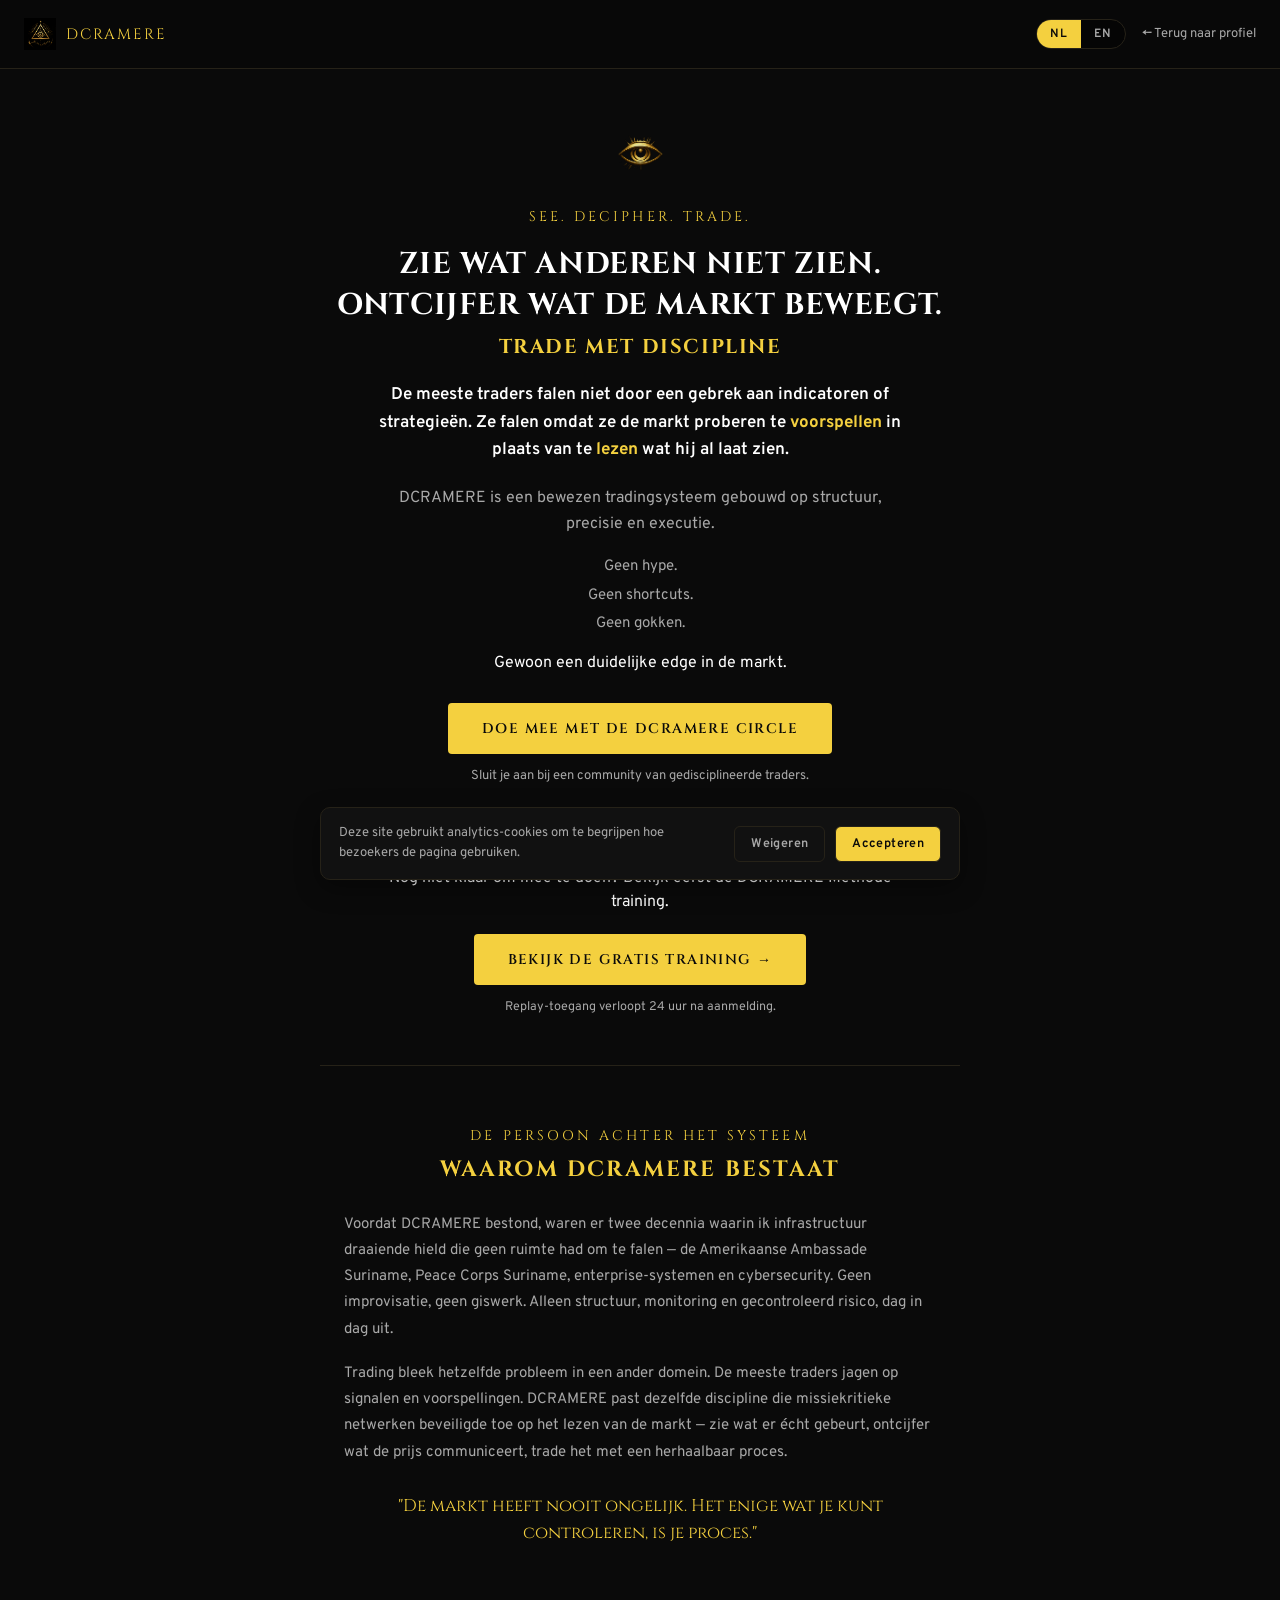
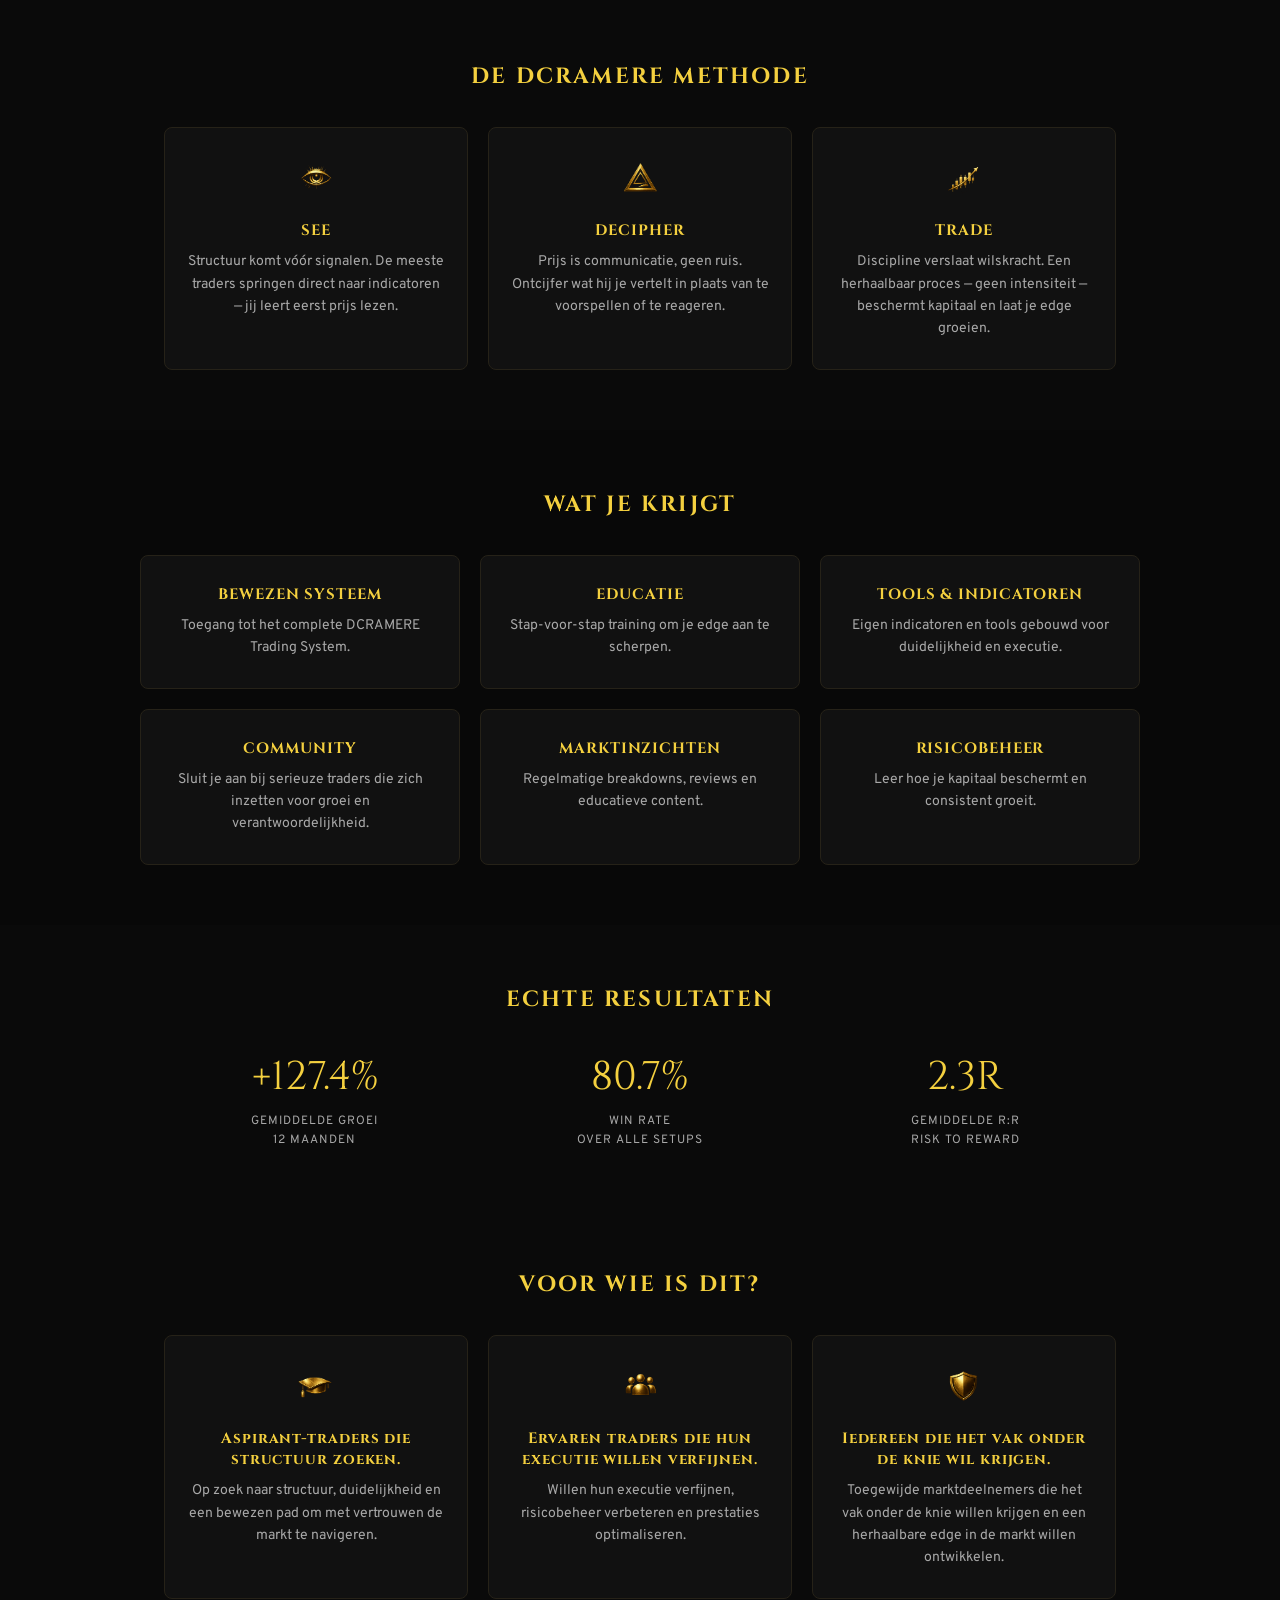
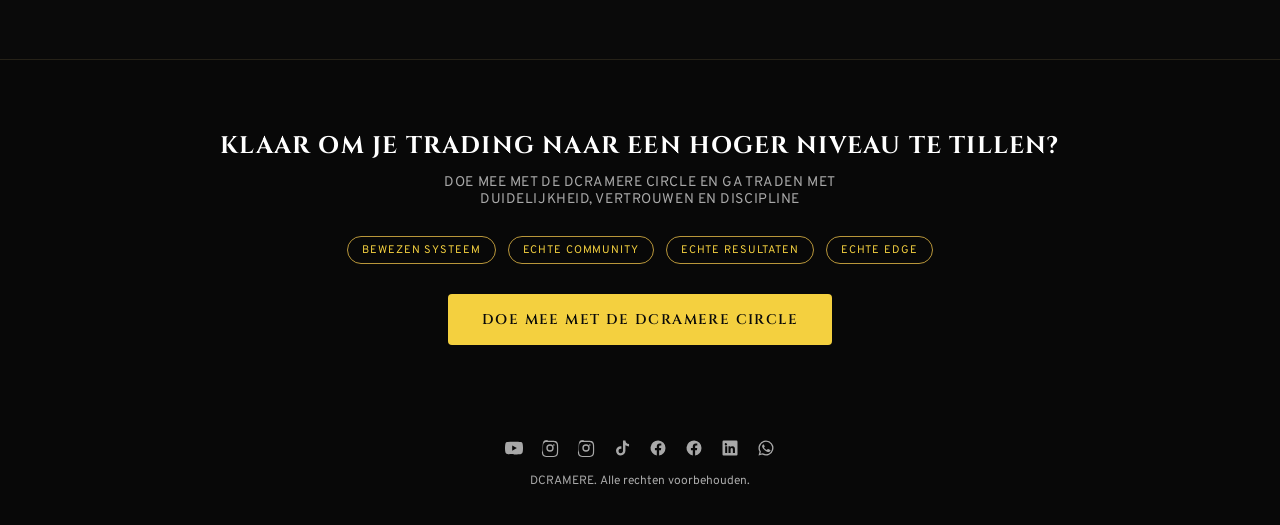
==== commit fadc8ea9: "Add NL/EN language switch to homepage and join page Dutch is the default; choice persists across pag" ====
--- a/join.html
+++ b/join.html
@@ -11,6 +11,7 @@
 <link href="https://fonts.googleapis.com/css2?family=Cinzel:wght@500;600;700&family=Overpass:wght@400;500;600;700&display=swap" rel="stylesheet">
 <link rel="stylesheet" href="join.css">
 <link rel="stylesheet" href="analytics.css">
+<link rel="stylesheet" href="lang.css">
 </head>
 <body>
 
@@ -19,119 +20,125 @@
     <img src="assets/join/logo.png" alt="DCRAMERE">
     <span>DCRAMERE</span>
   </a>
-  <a class="back-link" href="index.html">&larr; Terug naar profiel</a>
+  <div class="topbar-right">
+    <div class="lang-switch" role="group" aria-label="Taal / Language">
+      <button type="button" data-lang="nl" aria-pressed="true">NL</button>
+      <button type="button" data-lang="en" aria-pressed="false">EN</button>
+    </div>
+    <a class="back-link" href="index.html" data-i18n="back">&larr; Terug naar profiel</a>
+  </div>
 </header>
 
 <section class="hero">
   <img class="hero-icon" src="assets/join/eye.png" alt="">
   <p class="kicker">SEE. DECIPHER. TRADE.</p>
-  <h1>ZIE WAT ANDEREN NIET ZIEN.<br>ONTCIJFER WAT DE MARKT BEWEEGT.</h1>
-  <h2>TRADE MET DISCIPLINE</h2>
-  <p class="big-idea">De meeste traders falen niet door een gebrek aan indicatoren of strategieën. Ze falen omdat ze de markt proberen te <strong>voorspellen</strong> in plaats van te <strong>lezen</strong> wat hij al laat zien.</p>
-  <p class="lede">DCRAMERE is een bewezen tradingsysteem gebouwd op structuur, precisie en executie.</p>
-  <p class="no-list">Geen hype.<br>Geen shortcuts.<br>Geen gokken.</p>
-  <p class="lede-2">Gewoon een duidelijke edge in de markt.</p>
-  <a class="cta" href="https://buy.stripe.com/aFadR81VB88QcXQ4r63Nm00" target="_blank" rel="noopener" data-track="click_stripe_checkout">DOE MEE MET DE DCRAMERE CIRCLE</a>
-  <p class="cta-sub">Sluit je aan bij een community van gedisciplineerde traders.</p>
+  <h1 data-i18n="h1">ZIE WAT ANDEREN NIET ZIEN.<br>ONTCIJFER WAT DE MARKT BEWEEGT.</h1>
+  <h2 data-i18n="h2">TRADE MET DISCIPLINE</h2>
+  <p class="big-idea" data-i18n="bigIdea">De meeste traders falen niet door een gebrek aan indicatoren of strategieën. Ze falen omdat ze de markt proberen te <strong>voorspellen</strong> in plaats van te <strong>lezen</strong> wat hij al laat zien.</p>
+  <p class="lede" data-i18n="lede">DCRAMERE is een bewezen tradingsysteem gebouwd op structuur, precisie en executie.</p>
+  <p class="no-list" data-i18n="noList">Geen hype.<br>Geen shortcuts.<br>Geen gokken.</p>
+  <p class="lede-2" data-i18n="lede2">Gewoon een duidelijke edge in de markt.</p>
+  <a class="cta" href="https://buy.stripe.com/aFadR81VB88QcXQ4r63Nm00" target="_blank" rel="noopener" data-track="click_stripe_checkout" data-i18n="cta">DOE MEE MET DE DCRAMERE CIRCLE</a>
+  <p class="cta-sub" data-i18n="ctaSub">Sluit je aan bij een community van gedisciplineerde traders.</p>
 </section>
 
 <section class="webinar-teaser">
-  <p class="kicker">GRATIS TRAINING</p>
-  <p class="wt-question">Nog niet klaar om mee te doen? Bekijk eerst de DCRAMERE Methode training.</p>
-  <a class="cta wt-btn" href="webinar.html" data-track="click_webinar_from_join">BEKIJK DE GRATIS TRAINING &rarr;</a>
-  <p class="wt-note">Replay-toegang verloopt 24 uur na aanmelding.</p>
+  <p class="kicker" data-i18n="wtKicker">GRATIS TRAINING</p>
+  <p class="wt-question" data-i18n="wtQ">Nog niet klaar om mee te doen? Bekijk eerst de DCRAMERE Methode training.</p>
+  <a class="cta wt-btn" href="webinar.html" data-track="click_webinar_from_join" data-i18n="wtBtn">BEKIJK DE GRATIS TRAINING &rarr;</a>
+  <p class="wt-note" data-i18n="wtNote">Replay-toegang verloopt 24 uur na aanmelding.</p>
 </section>
 
 <section class="story">
-  <p class="kicker">DE PERSOON ACHTER HET SYSTEEM</p>
-  <h3 class="section-title">WAAROM DCRAMERE BESTAAT</h3>
-  <p class="story-text">Voordat DCRAMERE bestond, waren er twee decennia waarin ik infrastructuur draaiende hield die geen ruimte had om te falen — de Amerikaanse Ambassade Suriname, Peace Corps Suriname, enterprise-systemen en cybersecurity. Geen improvisatie, geen giswerk. Alleen structuur, monitoring en gecontroleerd risico, dag in dag uit.</p>
-  <p class="story-text">Trading bleek hetzelfde probleem in een ander domein. De meeste traders jagen op signalen en voorspellingen. DCRAMERE past dezelfde discipline die missiekritieke netwerken beveiligde toe op het lezen van de markt — zie wat er écht gebeurt, ontcijfer wat de prijs communiceert, trade het met een herhaalbaar proces.</p>
-  <p class="story-quote">"De markt heeft nooit ongelijk. Het enige wat je kunt controleren, is je proces."</p>
+  <p class="kicker" data-i18n="stKicker">DE PERSOON ACHTER HET SYSTEEM</p>
+  <h3 class="section-title" data-i18n="stTitle">WAAROM DCRAMERE BESTAAT</h3>
+  <p class="story-text" data-i18n="st1">Voordat DCRAMERE bestond, waren er twee decennia waarin ik infrastructuur draaiende hield die geen ruimte had om te falen — de Amerikaanse Ambassade Suriname, Peace Corps Suriname, enterprise-systemen en cybersecurity. Geen improvisatie, geen giswerk. Alleen structuur, monitoring en gecontroleerd risico, dag in dag uit.</p>
+  <p class="story-text" data-i18n="st2">Trading bleek hetzelfde probleem in een ander domein. De meeste traders jagen op signalen en voorspellingen. DCRAMERE past dezelfde discipline die missiekritieke netwerken beveiligde toe op het lezen van de markt — zie wat er écht gebeurt, ontcijfer wat de prijs communiceert, trade het met een herhaalbaar proces.</p>
+  <p class="story-quote" data-i18n="stQuote">"De markt heeft nooit ongelijk. Het enige wat je kunt controleren, is je proces."</p>
 </section>
 
 <section class="method">
-  <h3 class="section-title">DE DCRAMERE METHODE</h3>
+  <h3 class="section-title" data-i18n="mTitle">DE DCRAMERE METHODE</h3>
   <div class="method-grid">
     <div class="method-card">
       <img src="assets/join/eye.png" alt="">
       <h4>SEE</h4>
-      <p>Structuur komt vóór signalen. De meeste traders springen direct naar indicatoren — jij leert eerst prijs lezen.</p>
+      <p data-i18n="mSee">Structuur komt vóór signalen. De meeste traders springen direct naar indicatoren — jij leert eerst prijs lezen.</p>
     </div>
     <div class="method-card">
       <img src="assets/join/triangle.png" alt="">
       <h4>DECIPHER</h4>
-      <p>Prijs is communicatie, geen ruis. Ontcijfer wat hij je vertelt in plaats van te voorspellen of te reageren.</p>
+      <p data-i18n="mDec">Prijs is communicatie, geen ruis. Ontcijfer wat hij je vertelt in plaats van te voorspellen of te reageren.</p>
     </div>
     <div class="method-card">
       <img src="assets/join/candles.png" alt="">
       <h4>TRADE</h4>
-      <p>Discipline verslaat wilskracht. Een herhaalbaar proces — geen intensiteit — beschermt kapitaal en laat je edge groeien.</p>
+      <p data-i18n="mTrade">Discipline verslaat wilskracht. Een herhaalbaar proces — geen intensiteit — beschermt kapitaal en laat je edge groeien.</p>
     </div>
   </div>
 </section>
 
 <section class="whatyouget">
-  <h3 class="section-title">WAT JE KRIJGT</h3>
+  <h3 class="section-title" data-i18n="gTitle">WAT JE KRIJGT</h3>
   <div class="get-grid">
-    <div class="get-card"><h4>BEWEZEN SYSTEEM</h4><p>Toegang tot het complete DCRAMERE Trading System.</p></div>
-    <div class="get-card"><h4>EDUCATIE</h4><p>Stap-voor-stap training om je edge aan te scherpen.</p></div>
-    <div class="get-card"><h4>TOOLS &amp; INDICATOREN</h4><p>Eigen indicatoren en tools gebouwd voor duidelijkheid en executie.</p></div>
-    <div class="get-card"><h4>COMMUNITY</h4><p>Sluit je aan bij serieuze traders die zich inzetten voor groei en verantwoordelijkheid.</p></div>
-    <div class="get-card"><h4>MARKTINZICHTEN</h4><p>Regelmatige breakdowns, reviews en educatieve content.</p></div>
-    <div class="get-card"><h4>RISICOBEHEER</h4><p>Leer hoe je kapitaal beschermt en consistent groeit.</p></div>
+    <div class="get-card"><h4 data-i18n="g1h">BEWEZEN SYSTEEM</h4><p data-i18n="g1p">Toegang tot het complete DCRAMERE Trading System.</p></div>
+    <div class="get-card"><h4 data-i18n="g2h">EDUCATIE</h4><p data-i18n="g2p">Stap-voor-stap training om je edge aan te scherpen.</p></div>
+    <div class="get-card"><h4 data-i18n="g3h">TOOLS &amp; INDICATOREN</h4><p data-i18n="g3p">Eigen indicatoren en tools gebouwd voor duidelijkheid en executie.</p></div>
+    <div class="get-card"><h4 data-i18n="g4h">COMMUNITY</h4><p data-i18n="g4p">Sluit je aan bij serieuze traders die zich inzetten voor groei en verantwoordelijkheid.</p></div>
+    <div class="get-card"><h4 data-i18n="g5h">MARKTINZICHTEN</h4><p data-i18n="g5p">Regelmatige breakdowns, reviews en educatieve content.</p></div>
+    <div class="get-card"><h4 data-i18n="g6h">RISICOBEHEER</h4><p data-i18n="g6p">Leer hoe je kapitaal beschermt en consistent groeit.</p></div>
   </div>
 </section>
 
 <section class="results">
-  <h3 class="section-title">ECHTE RESULTATEN</h3>
+  <h3 class="section-title" data-i18n="rTitle">ECHTE RESULTATEN</h3>
   <div class="results-grid">
     <div class="result-stat">
       <span class="stat-num">+127.4%</span>
-      <span class="stat-label">GEMIDDELDE GROEI<br>12 MAANDEN</span>
+      <span class="stat-label" data-i18n="r1">GEMIDDELDE GROEI<br>12 MAANDEN</span>
     </div>
     <div class="result-stat">
       <span class="stat-num">80.7%</span>
-      <span class="stat-label">WIN RATE<br>OVER ALLE SETUPS</span>
+      <span class="stat-label" data-i18n="r2">WIN RATE<br>OVER ALLE SETUPS</span>
     </div>
     <div class="result-stat">
       <span class="stat-num">2.3R</span>
-      <span class="stat-label">GEMIDDELDE R:R<br>RISK TO REWARD</span>
+      <span class="stat-label" data-i18n="r3">GEMIDDELDE R:R<br>RISK TO REWARD</span>
     </div>
   </div>
 </section>
 
 <section class="who">
-  <h3 class="section-title">VOOR WIE IS DIT?</h3>
+  <h3 class="section-title" data-i18n="wTitle">VOOR WIE IS DIT?</h3>
   <div class="who-grid">
     <div class="who-card">
       <img src="assets/join/graduate.png" alt="">
-      <h4>Aspirant-traders die structuur zoeken.</h4>
-      <p>Op zoek naar structuur, duidelijkheid en een bewezen pad om met vertrouwen de markt te navigeren.</p>
+      <h4 data-i18n="w1h">Aspirant-traders die structuur zoeken.</h4>
+      <p data-i18n="w1p">Op zoek naar structuur, duidelijkheid en een bewezen pad om met vertrouwen de markt te navigeren.</p>
     </div>
     <div class="who-card">
       <img src="assets/join/audience.png" alt="">
-      <h4>Ervaren traders die hun executie willen verfijnen.</h4>
-      <p>Willen hun executie verfijnen, risicobeheer verbeteren en prestaties optimaliseren.</p>
+      <h4 data-i18n="w2h">Ervaren traders die hun executie willen verfijnen.</h4>
+      <p data-i18n="w2p">Willen hun executie verfijnen, risicobeheer verbeteren en prestaties optimaliseren.</p>
     </div>
     <div class="who-card">
       <img src="assets/join/shield.png" alt="">
-      <h4>Iedereen die het vak onder de knie wil krijgen.</h4>
-      <p>Toegewijde marktdeelnemers die het vak onder de knie willen krijgen en een herhaalbare edge in de markt willen ontwikkelen.</p>
+      <h4 data-i18n="w3h">Iedereen die het vak onder de knie wil krijgen.</h4>
+      <p data-i18n="w3p">Toegewijde marktdeelnemers die het vak onder de knie willen krijgen en een herhaalbare edge in de markt willen ontwikkelen.</p>
     </div>
   </div>
 </section>
 
 <section class="final-cta">
-  <h3>KLAAR OM JE TRADING NAAR EEN HOGER NIVEAU TE TILLEN?</h3>
-  <p>DOE MEE MET DE DCRAMERE CIRCLE EN GA TRADEN MET DUIDELIJKHEID, VERTROUWEN EN DISCIPLINE</p>
+  <h3 data-i18n="fTitle">KLAAR OM JE TRADING NAAR EEN HOGER NIVEAU TE TILLEN?</h3>
+  <p data-i18n="fSub">DOE MEE MET DE DCRAMERE CIRCLE EN GA TRADEN MET DUIDELIJKHEID, VERTROUWEN EN DISCIPLINE</p>
   <div class="badges">
-    <span>BEWEZEN SYSTEEM</span>
-    <span>ECHTE COMMUNITY</span>
-    <span>ECHTE RESULTATEN</span>
-    <span>ECHTE EDGE</span>
+    <span data-i18n="b1">BEWEZEN SYSTEEM</span>
+    <span data-i18n="b2">ECHTE COMMUNITY</span>
+    <span data-i18n="b3">ECHTE RESULTATEN</span>
+    <span data-i18n="b4">ECHTE EDGE</span>
   </div>
-  <a class="cta" href="https://buy.stripe.com/aFadR81VB88QcXQ4r63Nm00" target="_blank" rel="noopener" data-track="click_stripe_checkout">DOE MEE MET DE DCRAMERE CIRCLE</a>
+  <a class="cta" href="https://buy.stripe.com/aFadR81VB88QcXQ4r63Nm00" target="_blank" rel="noopener" data-track="click_stripe_checkout" data-i18n="cta">DOE MEE MET DE DCRAMERE CIRCLE</a>
 </section>
 
 <footer class="join-footer">
@@ -139,19 +146,19 @@
     <a href="https://www.youtube.com/@dcramere" target="_blank" rel="noopener" aria-label="YouTube">
       <svg viewBox="0 0 24 24"><path d="M23.5 6.2a3 3 0 0 0-2.1-2.1C19.5 3.5 12 3.5 12 3.5s-7.5 0-9.4.6A3 3 0 0 0 .5 6.2 31 31 0 0 0 0 12a31 31 0 0 0 .5 5.8 3 3 0 0 0 2.1 2.1c1.9.6 9.4.6 9.4.6s7.5 0 9.4-.6a3 3 0 0 0 2.1-2.1A31 31 0 0 0 24 12a31 31 0 0 0-.5-5.8ZM9.6 15.5V8.5L15.8 12Z"/></svg>
     </a>
-    <a href="https://www.instagram.com/dcramere_edge" target="_blank" rel="noopener" aria-label="Instagram — Zakelijk">
+    <a href="https://www.instagram.com/dcramere_edge" target="_blank" rel="noopener" aria-label="Instagram — Zakelijk" data-i18n-aria="igBiz">
       <svg viewBox="0 0 24 24"><path d="M12 2.2c3.2 0 3.6 0 4.9.1 1.2.1 2 .2 2.6.5.7.3 1.2.6 1.7 1.1.5.5.9 1 1.1 1.7.2.6.4 1.4.5 2.6.1 1.3.1 1.7.1 4.9s0 3.6-.1 4.9c-.1 1.2-.3 2-.5 2.6-.3.7-.6 1.2-1.1 1.7-.5.5-1 .9-1.7 1.1-.6.2-1.4.4-2.6.5-1.3.1-1.7.1-4.9.1s-3.6 0-4.9-.1c-1.2-.1-2-.3-2.6-.5-.7-.3-1.2-.6-1.7-1.1-.5-.5-.9-1-1.1-1.7-.2-.6-.4-1.4-.5-2.6C2.2 15.6 2.2 15.2 2.2 12s0-3.6.1-4.9c.1-1.2.3-2 .5-2.6.3-.7.6-1.2 1.1-1.7.5-.5 1-.9 1.7-1.1.6-.2 1.4-.4 2.6-.5C9.4 2.2 9.8 2.2 12 2.2Zm0 1.8c-3.1 0-3.5 0-4.8.1-1 .1-1.6.2-2 .4-.5.2-.8.4-1.2.8-.4.4-.6.7-.8 1.2-.1.4-.3 1-.4 2-.1 1.3-.1 1.7-.1 4.8s0 3.5.1 4.8c.1 1 .2 1.6.4 2 .2.5.4.8.8 1.2.4.4.7.6 1.2.8.4.1 1 .3 2 .4 1.3.1 1.7.1 4.8.1s3.5 0 4.8-.1c1-.1 1.6-.2 2-.4.5-.2.8-.4 1.2-.8.4-.4.6-.7.8-1.2.1-.4.3-1 .4-2 .1-1.3.1-1.7.1-4.8s0-3.5-.1-4.8c-.1-1-.2-1.6-.4-2-.2-.5-.4-.8-.8-1.2-.4-.4-.7-.6-1.2-.8-.4-.1-1-.3-2-.4-1.3-.1-1.7-.1-4.8-.1Zm0 3.1a4.9 4.9 0 1 1 0 9.8 4.9 4.9 0 0 1 0-9.8Zm0 1.8a3.1 3.1 0 1 0 0 6.2 3.1 3.1 0 0 0 0-6.2Zm5.1-2a1.1 1.1 0 1 1 0 2.2 1.1 1.1 0 0 1 0-2.2Z"/></svg>
     </a>
-    <a href="https://www.instagram.com/dcramere" target="_blank" rel="noopener" aria-label="Instagram — Persoonlijk">
+    <a href="https://www.instagram.com/dcramere" target="_blank" rel="noopener" aria-label="Instagram — Persoonlijk" data-i18n-aria="igPers">
       <svg viewBox="0 0 24 24"><path d="M12 2.2c3.2 0 3.6 0 4.9.1 1.2.1 2 .2 2.6.5.7.3 1.2.6 1.7 1.1.5.5.9 1 1.1 1.7.2.6.4 1.4.5 2.6.1 1.3.1 1.7.1 4.9s0 3.6-.1 4.9c-.1 1.2-.3 2-.5 2.6-.3.7-.6 1.2-1.1 1.7-.5.5-1 .9-1.7 1.1-.6.2-1.4.4-2.6.5-1.3.1-1.7.1-4.9.1s-3.6 0-4.9-.1c-1.2-.1-2-.3-2.6-.5-.7-.3-1.2-.6-1.7-1.1-.5-.5-.9-1-1.1-1.7-.2-.6-.4-1.4-.5-2.6C2.2 15.6 2.2 15.2 2.2 12s0-3.6.1-4.9c.1-1.2.3-2 .5-2.6.3-.7.6-1.2 1.1-1.7.5-.5 1-.9 1.7-1.1.6-.2 1.4-.4 2.6-.5C9.4 2.2 9.8 2.2 12 2.2Zm0 1.8c-3.1 0-3.5 0-4.8.1-1 .1-1.6.2-2 .4-.5.2-.8.4-1.2.8-.4.4-.6.7-.8 1.2-.1.4-.3 1-.4 2-.1 1.3-.1 1.7-.1 4.8s0 3.5.1 4.8c.1 1 .2 1.6.4 2 .2.5.4.8.8 1.2.4.4.7.6 1.2.8.4.1 1 .3 2 .4 1.3.1 1.7.1 4.8.1s3.5 0 4.8-.1c1-.1 1.6-.2 2-.4.5-.2.8-.4 1.2-.8.4-.4.6-.7.8-1.2.1-.4.3-1 .4-2 .1-1.3.1-1.7.1-4.8s0-3.5-.1-4.8c-.1-1-.2-1.6-.4-2-.2-.5-.4-.8-.8-1.2-.4-.4-.7-.6-1.2-.8-.4-.1-1-.3-2-.4-1.3-.1-1.7-.1-4.8-.1Zm0 3.1a4.9 4.9 0 1 1 0 9.8 4.9 4.9 0 0 1 0-9.8Zm0 1.8a3.1 3.1 0 1 0 0 6.2 3.1 3.1 0 0 0 0-6.2Zm5.1-2a1.1 1.1 0 1 1 0 2.2 1.1 1.1 0 0 1 0-2.2Z"/></svg>
     </a>
     <a href="https://www.tiktok.com/@dcramere" target="_blank" rel="noopener" aria-label="TikTok">
       <svg viewBox="0 0 24 24"><path d="M16.6 2h-3.3v13.9c0 1.6-1.3 3-3 3a3 3 0 0 1-3-3 3 3 0 0 1 3-3c.3 0 .6 0 .9.1V9.6a6.3 6.3 0 0 0-.9-.1 6.3 6.3 0 0 0-6.3 6.3A6.3 6.3 0 0 0 10.3 22a6.3 6.3 0 0 0 6.3-6.3V8.4a8.2 8.2 0 0 0 4.8 1.5V6.6a4.9 4.9 0 0 1-4.8-4.6Z"/></svg>
     </a>
-    <a href="https://www.facebook.com/dcramere" target="_blank" rel="noopener" aria-label="Facebook — Persoonlijk">
+    <a href="https://www.facebook.com/dcramere" target="_blank" rel="noopener" aria-label="Facebook — Persoonlijk" data-i18n-aria="fbPers">
       <svg viewBox="0 0 24 24"><path d="M22 12a10 10 0 1 0-11.6 9.9v-7H7.9V12h2.5V9.8c0-2.5 1.5-3.9 3.8-3.9 1.1 0 2.2.2 2.2.2v2.4h-1.3c-1.2 0-1.6.8-1.6 1.6V12h2.8l-.4 2.9h-2.4v7A10 10 0 0 0 22 12Z"/></svg>
     </a>
-    <a href="https://www.facebook.com/DinoECramerCoachingLLC/" target="_blank" rel="noopener" aria-label="Facebook — Zakelijk">
+    <a href="https://www.facebook.com/DinoECramerCoachingLLC/" target="_blank" rel="noopener" aria-label="Facebook — Zakelijk" data-i18n-aria="fbBiz">
       <svg viewBox="0 0 24 24"><path d="M22 12a10 10 0 1 0-11.6 9.9v-7H7.9V12h2.5V9.8c0-2.5 1.5-3.9 3.8-3.9 1.1 0 2.2.2 2.2.2v2.4h-1.3c-1.2 0-1.6.8-1.6 1.6V12h2.8l-.4 2.9h-2.4v7A10 10 0 0 0 22 12Z"/></svg>
     </a>
     <a href="https://www.linkedin.com/in/dcramere" target="_blank" rel="noopener" aria-label="LinkedIn">
@@ -161,9 +168,11 @@
       <svg viewBox="0 0 24 24"><path d="M12 2a10 10 0 0 0-8.6 15.1L2 22l5-1.3A10 10 0 1 0 12 2Zm0 18.2a8.1 8.1 0 0 1-4.2-1.1l-.3-.2-3 .8.8-2.9-.2-.3A8.2 8.2 0 1 1 12 20.2Zm4.5-6.1c-.2-.1-1.5-.7-1.7-.8-.2-.1-.4-.1-.6.1-.2.3-.7.8-.8 1-.2.1-.3.2-.5.1a6.7 6.7 0 0 1-2-1.2 7.4 7.4 0 0 1-1.4-1.7c-.1-.3 0-.4.1-.5l.4-.4.3-.4c.1-.1.1-.3 0-.4-.1-.1-.6-1.5-.8-2-.2-.5-.4-.4-.6-.5h-.5c-.2 0-.5.1-.7.3-.2.3-.9.9-.9 2.1s1 2.5 1.1 2.6c.1.2 2 3 4.8 4.2.7.3 1.2.5 1.6.6.7.2 1.3.2 1.8.1.5-.1 1.5-.6 1.7-1.2.2-.6.2-1.1.2-1.2-.1-.2-.3-.2-.5-.3Z"/></svg>
     </a>
   </div>
-  <p>DCRAMERE. Alle rechten voorbehouden.</p>
+  <p data-i18n="rights">DCRAMERE. Alle rechten voorbehouden.</p>
 </footer>
 
+<script src="i18n-join.js"></script>
+<script src="i18n.js"></script>
 <script src="analytics.js"></script>
 </body>
 </html>
--- a/lang.css
+++ b/lang.css
@@ -0,0 +1,53 @@
+.lang-switch {
+  display: inline-flex;
+  border: 1px solid var(--border, #262218);
+  border-radius: 999px;
+  overflow: hidden;
+  background: rgba(0, 0, 0, 0.35);
+}
+
+.lang-switch button {
+  background: none;
+  border: 0;
+  color: var(--text-dim, #a8a8a8);
+  font: 600 12px/1 "Overpass", -apple-system, sans-serif;
+  letter-spacing: 0.08em;
+  padding: 8px 13px;
+  cursor: pointer;
+  transition: color 0.15s ease, background 0.15s ease;
+}
+
+.lang-switch button:hover {
+  color: var(--gold, #f4d03f);
+}
+
+.lang-switch button.active {
+  background: var(--gold, #f4d03f);
+  color: #0a0a0a;
+}
+
+.lang-switch button:focus-visible {
+  outline: 2px solid var(--gold, #f4d03f);
+  outline-offset: -2px;
+}
+
+/* Personal page: pinned to the top-right of the content column */
+.lang-switch.floating {
+  position: absolute;
+  top: 20px;
+  right: 20px;
+  z-index: 2;
+}
+
+/* Join page: switch sits beside the back link in the top bar */
+.topbar {
+  flex-wrap: wrap;
+  row-gap: 10px;
+}
+
+.topbar-right {
+  display: flex;
+  align-items: center;
+  gap: 16px;
+  margin-left: auto;
+}
